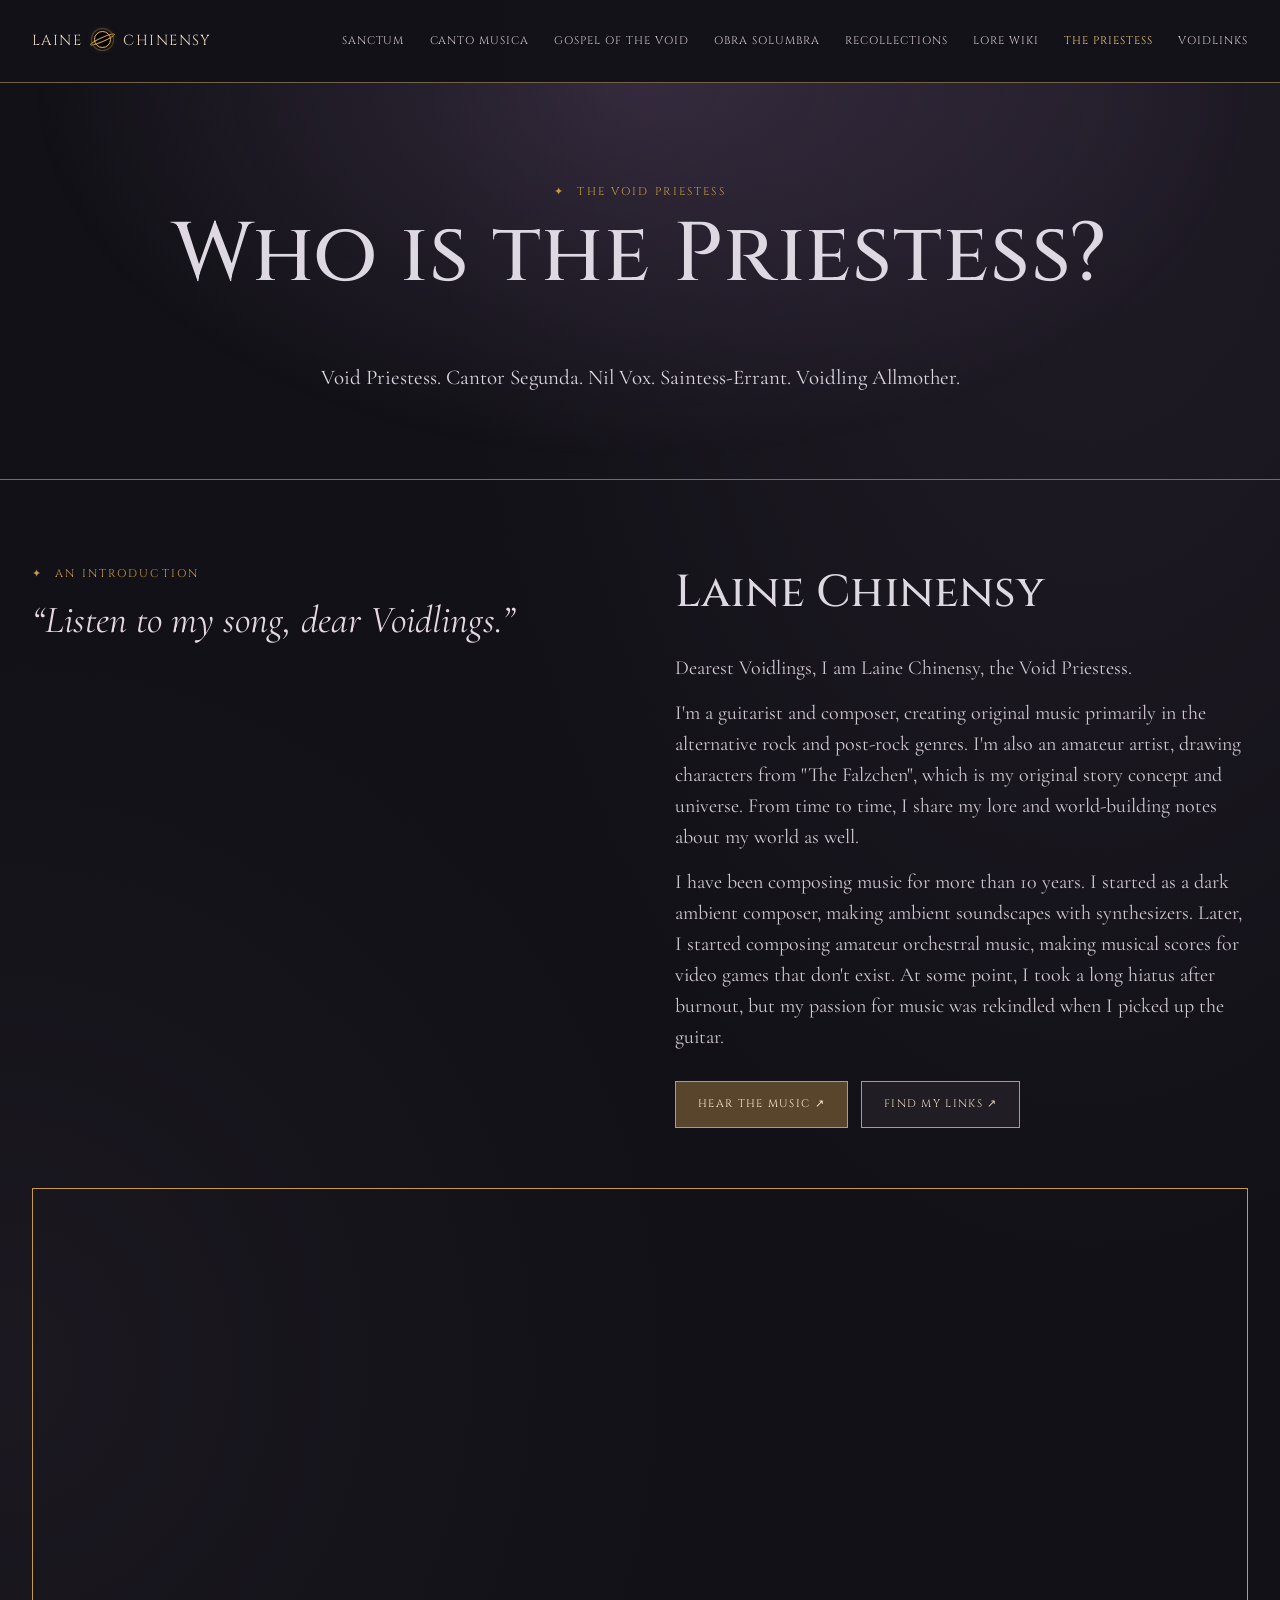
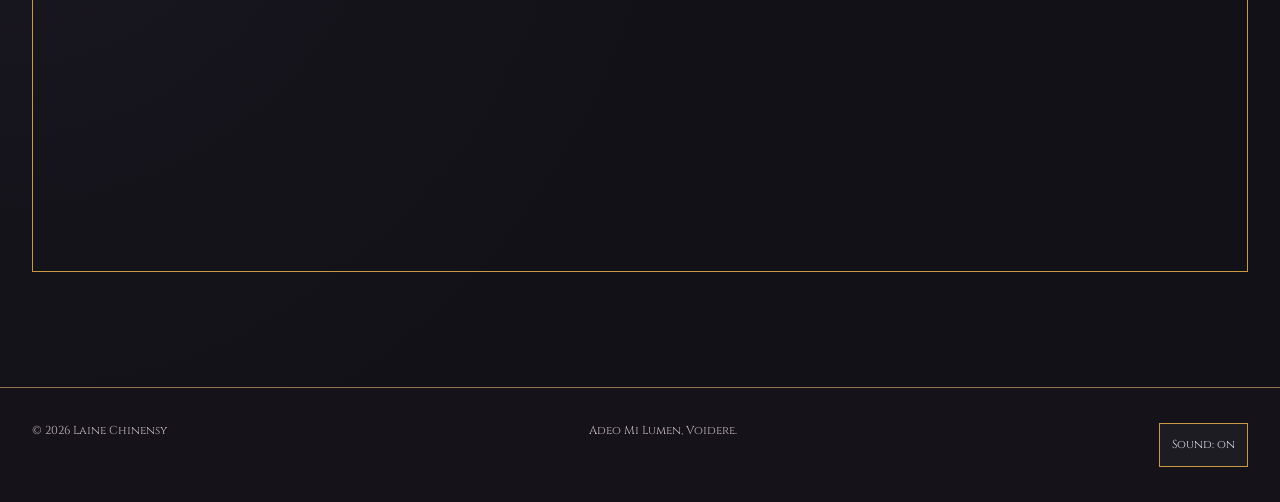
==== about.html @ a473bc74 "Add files via upload" ====
<!doctype html>
<html lang="en">

<head>
    <meta charset="utf-8">
    <meta name="viewport" content="width=device-width,initial-scale=1">
    <meta name="theme-color" content="#121117">
    <meta name="description" content="About Laine Chinensy, Void Priestess of the Choir of Solumbra.">
    <title>About — Laine Chinensy</title>
    <link rel="stylesheet" href="css/style.css">
</head>

<body>
    <header class="site-header">
        <nav class="container nav" aria-label="Main navigation"><a class="brand"
                href="index.html">LAINE<span class="brand-black-hole" aria-hidden="true"></span><span class="brand-name">CHINENSY</span></a><button class="menu-toggle" type="button"
                aria-expanded="false" aria-controls="nav-links">Menu</button>
            <div class="nav-links" id="nav-links"><a href="index.html">SANCTUM</a>
                    <a href="music.html">CANTO MUSICA</a>
                    <a href="gospel.html">Gospel of the Void</a>
                    <a href="art.html">OBRA SOLUMBRA</a>
                    <a href="recollections.html">Recollections</a>
                    <a href="lore.html">Lore Wiki</a>
                    <a href="about.html" aria-current="page">The Priestess</a>
                    <a href="connect.html">VOIDLINKS</a></div>
        </nav>
    </header>
    <main>
        <section class="page-hero">
            <div class="container">
                <p class="eyebrow">The Void Priestess</p>
                <h1>Who is the Priestess?</h1>
                <p>Void Priestess. Cantor Segunda. Nil Vox. Saintess-Errant. Voidling Allmother.</p>
            </div>
        </section>
        <section class="content">
            <div class="container split">
                <div>
                    <p class="eyebrow">An introduction</p>
                    <p class="quote">“Listen to my song, dear Voidlings.”</p>
                </div>
                <div>
                    <h2>Laine Chinensy</h2>
                    <p class="prose">Dearest Voidlings, I am Laine Chinensy, the Void Priestess.</p>
                    <p class="prose">I'm a guitarist and composer, creating original music primarily in the alternative rock and post-rock genres. I'm also an amateur artist, drawing characters from "The Falzchen", which is my original story concept and universe. From time to time, I share my lore and world-building notes about my world as well.</p>
                    <p class="prose">I have been composing music for more than 10 years. I started as a dark ambient composer, making ambient soundscapes with synthesizers. Later, I started composing amateur orchestral music, making musical scores for video games that don't exist. At some point, I took a long hiatus after burnout, but my passion for music was rekindled when I picked up the guitar.</p>
                    <div class="actions"><a class="btn primary" href="music.html">Hear the music ↗</a><a class="btn"
                            href="connect.html">Find my links ↗</a></div>
                </div>
            </div>
            <div class="container" style="margin-top:60px">
                <iframe
                    style="display:block;width:100%;aspect-ratio:16/9;border:1px solid var(--gold)"
                    src="https://www.youtube.com/embed/Q_VExkjzduU?si=lNNJBcZdf69Hm8Lm"
                    title="YouTube video — The Priestess"
                    loading="lazy"
                    allow="accelerometer; autoplay; clipboard-write; encrypted-media; gyroscope; picture-in-picture; web-share"
                    referrerpolicy="strict-origin-when-cross-origin"
                    allowfullscreen>
                </iframe>
            </div>
        </section>
    </main>
    <footer class="site-footer">
        <div class="container footer-inner"><span>© <span data-year>2026</span> Laine Chinensy</span><span>Adeo Mi
                Lumen, Voidere.</span></div>
    </footer>
    <script src="js/main.js" defer></script>
</body>

</html>
---- css/style.css ----
@import url('https://fonts.googleapis.com/css2?family=Cinzel+Decorative:wght@400;700&family=Cinzel:wght@400;500;600;700&family=Cormorant+Garamond:ital,wght@0,400;0,500;0,600;1,400;1,500&display=swap');
:root{--bg:#121117;--panel:#1d1c23;--panel2:#292730;--gold:#c79b45;--silver:#ddd8e2;--muted:#b8b2bf;--lavender:#9982b7;--red:#b63d4e;--line:#6e5b47;--max:1240px}
.heretic-lich-artwork{display:block;width:100%;height:auto;margin-bottom:24px;border:1px solid var(--gold)}
.sound-toggle{color:var(--silver);background:var(--panel);border:1px solid var(--gold);padding:8px 12px;font:inherit;cursor:pointer;min-height:44px}.sound-toggle:hover{color:#f3d69a;background:var(--panel2)}.sound-toggle[aria-pressed=false]{color:var(--muted)}
*{box-sizing:border-box}html{scroll-behavior:smooth}body{margin:0;color:var(--silver);background:radial-gradient(ellipse at 85% 0%,#59456538,transparent 43%),radial-gradient(ellipse at 0% 65%,#52425a24,transparent 38%),var(--bg);font:21px/1.55 'Cormorant Garamond',Georgia,serif}body:before{content:'';position:fixed;inset:0;pointer-events:none;opacity:.17;background:repeating-linear-gradient(105deg,transparent 0 9px,#9b88a90a 10px 11px);z-index:0}main,.site-header,.site-footer{position:relative;z-index:1}a{color:inherit;text-decoration:none}a:hover{color:#f3d69a}img{display:block;max-width:100%}button{font:inherit}h1,h2,h3,p{margin:0 0 .7em}h1,h2,h3,.brand,.eyebrow,.btn,.nav-links,.tag,.section-link{font-family:'Cinzel',Georgia,serif}h1{font-size:clamp(3rem,6.5vw,6.4rem);line-height:1.15;letter-spacing:.01em;font-weight:500}h2{font-size:clamp(1.9rem,3.5vw,3.5rem);line-height:1.25;font-weight:500}h3{font-size:1.15rem;font-weight:500}p{max-width:70ch}.container{width:min(calc(100% - 64px),var(--max));margin-inline:auto}.site-header{background:#131219f2;border-bottom:1px solid #746149;position:sticky;top:0;z-index:10}.nav{display:flex;justify-content:space-between;align-items:center;min-height:82px;gap:28px}.brand{font-size:.91rem;letter-spacing:.1em;white-space:nowrap;color:#e9d9bc}.brand span{padding:0 .55em;color:var(--gold)}.nav-links{display:flex;align-items:center;gap:25px}.nav-links a{font-size:.69rem;letter-spacing:.09em;text-transform:uppercase;color:#d2c6cf}.nav-links a[aria-current=page],.nav-links a:hover{color:#f1c979}.menu-toggle{display:none;color:var(--silver);background:transparent;border:1px solid var(--gold);padding:7px 14px}.eyebrow{font-size:.7rem;text-transform:uppercase;letter-spacing:.19em;color:var(--gold)}.eyebrow:before{content:'✦';margin-right:12px}.hero{border-bottom:1px solid #6e5b47;position:relative;overflow:hidden}.hero:before{content:'';position:absolute;inset:0;background:radial-gradient(ellipse at 72% 42%,#8b6b9b4f,transparent 45%);pointer-events:none}.hero-inner{position:relative;display:grid;grid-template-columns:1fr .82fr;gap:clamp(32px,5vw,90px);align-items:center;min-height:710px;padding-block:65px 85px}.hero-copy{position:relative;z-index:2}.hero h1{color:#e9e4eb;margin:.2em 0}.hero h1 em{display:block;font-style:normal;color:#d6b47b}.hero .subtitle{color:#d3c2d4;font-size:1.2rem;letter-spacing:.03em}.hero .intro{font-size:clamp(1.25rem,2vw,1.65rem);max-width:550px;color:#d6cfda}.actions{display:flex;gap:13px;flex-wrap:wrap;margin-top:28px}.btn{display:inline-flex;align-items:center;justify-content:center;padding:14px 22px;border:1px solid var(--gold);color:#e8d8bd;background:#211d24;font-size:.68rem;text-transform:uppercase;letter-spacing:.12em;transition:background .2s,border-color .2s}.btn:hover{background:#3b3040;color:white}.btn.primary{background:#58452c;color:#fff0d4}.btn.primary:hover{background:#735c3b}.portrait-shrine{position:relative;padding:18px 18px 0;max-width:475px;margin-inline:auto;background:linear-gradient(140deg,#44374c,#25212a);border:1px solid #b89558;box-shadow:0 0 0 8px #17141b,0 0 0 9px #69563e,0 24px 90px #05040788;border-radius:0;overflow:hidden}.portrait-shrine:before{content:'';position:absolute;inset:10px;border:1px solid #c79b4577;border-radius:0;pointer-events:none;z-index:2}.portrait-shrine img{width:100%;height:590px;object-fit:cover;object-position:center top;filter:saturate(.87)}.portrait-shrine .shrine-label{position:absolute;bottom:0;left:0;right:0;padding:15px;background:linear-gradient(transparent,#16131ddc 30%);text-align:center;font: .7rem 'Cinzel',serif;letter-spacing:.17em;color:#e2bd77}.section{padding:95px 0;border-bottom:1px solid #5e5044}.section-header{display:flex;justify-content:space-between;align-items:end;gap:25px;margin-bottom:35px;border-bottom:1px solid #75634d;padding-bottom:17px}.section-header h2{margin:0}.section-link{font-size:.72rem;color:#d8b676}.feature{display:grid;grid-template-columns:.9fr 1fr;gap:clamp(35px,6vw,95px);align-items:center}.cover{aspect-ratio:1;background:radial-gradient(circle at 50% 35%,#745681,#241d2d 60%,#100f15);border:1px solid #b08c55;box-shadow:inset 0 0 0 10px #18151d,inset 0 0 0 11px #8c704c;position:relative;display:grid;place-items:center;overflow:hidden}.cover:before{content:'';position:absolute;width:63%;aspect-ratio:1;border:2px solid #c5a66d;border-radius:50%;box-shadow:0 0 0 18px #c5a66d13,0 0 0 25px #c5a66d4d}.cover:after{content:'✧';font-size:8rem;color:#dfcba7}.cover-text{position:absolute;bottom:7%;left:8%;z-index:1}.cover-text small{font: .68rem 'Cinzel',serif;letter-spacing:.18em}.cover-text strong{display:block;font:500 clamp(2rem,4vw,4rem) 'Cinzel',serif;color:#f0e3cd}.feature-copy p,.prose{color:#d0c8d1;font-size:1.25rem}.feature-copy h2{color:#e5d4b4}.cards{display:grid;grid-template-columns:repeat(3,minmax(0,1fr));gap:22px}.card{background:#1d1b23;border:1px solid #816b4e;padding:11px;position:relative}.card:before{content:'';position:absolute;inset:5px;border:1px solid #816b4e55;pointer-events:none}.art{aspect-ratio:4/4.5;display:grid;place-items:center;background:radial-gradient(circle at 50% 35%,#665078,#25212e 68%);border:1px solid #826c51;border-radius:47% 47% 0 0 / 25% 25% 0 0;overflow:hidden}.art:after{content:'✧';font-size:6rem;color:#cba960}.art.alt{background:radial-gradient(circle,#453e57,#1d1b24)}.art.alt:after{content:'☾'}.art.third:after{content:'✦'}.card-body{padding:20px 14px 10px}.card-body h3{color:#e4c28b}.card-body p{font-size:1.15rem;color:#c5bdc9}.split{display:grid;grid-template-columns:1fr 1fr;gap:70px}.quote{font-size:clamp(1.8rem,3vw,3rem);font-style:italic;color:#e5d7e6}.links{display:flex;gap:13px;flex-wrap:wrap}.links a{padding:12px 18px;border:1px solid #92764e;font: .72rem 'Cinzel',serif;color:#e5d2b1}.links a:hover{background:#372a35}.site-footer{padding:35px 0;background:#151219;border-top:1px solid #8d754e}.footer-inner{display:flex;justify-content:space-between;gap:20px;flex-wrap:wrap;font: .72rem 'Cinzel',serif;color:#c7b8c4}.page-hero{padding:100px 0 70px;text-align:center;border-bottom:1px solid #816b4e;background:radial-gradient(ellipse at 50% 0%,#6851765e,transparent 67%)}.page-hero p{margin-inline:auto}.content{padding:85px 0 115px}.entry{padding:25px 0;border-bottom:1px solid #675743;display:flex;justify-content:space-between;align-items:center;gap:24px}.entry p{font-size:1.2rem;color:#c7becb}.tag{font-size:.68rem;color:#d6b77d}.note{background:#28232c;border-left:2px solid var(--gold);padding:20px;color:#d8cdd6}.ornament{text-align:center;color:#c79b45;letter-spacing:.8em;margin-bottom:25px}.hero .ornament{text-align:left}.character-card{border:1px solid #91744f;background:#24202a;padding:12px;max-width:360px}.character-card img{width:100%}:focus-visible{outline:2px solid #e6c17f;outline-offset:4px}@media(max-width:900px){.nav-links{gap:13px}.hero-inner{grid-template-columns:1fr .75fr}.portrait-shrine img{height:470px}}@media(max-width:720px){.container{width:min(calc(100% - 36px),var(--max))}.nav{min-height:68px}.menu-toggle{display:block}.nav-links{display:none;position:absolute;top:68px;left:0;right:0;padding:20px;background:#19151e;border-bottom:1px solid var(--gold);flex-direction:column;align-items:flex-start;gap:18px}.nav-links.open{display:flex}.hero-inner{grid-template-columns:1fr;min-height:0;padding-block:65px}.hero h1{font-size:clamp(2.8rem,12vw,5rem)}.portrait-shrine{max-width:350px}.portrait-shrine img{height:440px}.hero .ornament{text-align:center}.section{padding:65px 0}.feature,.split{grid-template-columns:1fr;gap:35px}.cards{grid-template-columns:1fr}.section-header{align-items:start;flex-direction:column}.page-hero{padding:65px 0 45px}.content{padding:50px 0 80px}.entry{flex-direction:column;align-items:start}.footer-inner{justify-content:center;text-align:center}}@media(prefers-reduced-motion:reduce){html{scroll-behavior:auto}*{transition:none!important}}
/* Ceremonial headings with a decorative hero title. */
h1,h2,h3{font-family:'Cinzel',Georgia,serif}
.hero h1{font-family:'Cinzel Decorative',Georgia,serif;font-weight:400}

/* Album artwork inside the existing gold frame. */
.cover-artwork{padding:11px}
.cover-artwork::before,.cover-artwork::after{display:none}
.cover-artwork img{width:100%;height:100%;min-height:0;object-fit:contain}
/* Instagram posts retain the artwork gallery's gold card frames. */
.instagram-gallery{align-items:start}
.instagram-card{min-width:0;background:#08080b;border:1px solid var(--gold);padding:14px;box-shadow:0 8px 24px #0005}
.instagram-card::before{inset:6px;border:1px solid #c79b4577}
.instagram-card .instagram-media{width:100%!important;min-width:0!important;max-width:100%!important;margin:0!important;box-shadow:none!important}
@media(min-width:721px) and (max-width:1100px){.instagram-gallery{grid-template-columns:repeat(2,minmax(0,1fr))}}
/* Separate previous album features in the discography. */
.album-release{margin-top:48px;padding-top:48px;border-top:1px solid var(--line)}

.recollection-excerpt{max-width:70ch;font-size:1.25rem;line-height:1.6}.recollection-excerpt p{margin:0 0 .65em}

.recollection-feature{display:flex;align-items:flex-start;gap:32px;padding:24px}
.recollection-artwork{flex:0 1 48%;min-width:0;border:1px solid var(--gold);padding:8px;background:#08080b}
.recollection-artwork img{width:100%;height:auto}
.recollection-copy{flex:1;min-width:0}
@media(max-width:720px){.recollection-feature{flex-direction:column}.recollection-artwork{flex:auto;width:100%}}
.recollection-feed{display:grid;gap:32px}.recollection-feed-title{font-size:clamp(1.3rem,2.2vw,2rem);line-height:1.35}

.recollection-full{overflow-wrap:anywhere}.recollection-full img{height:auto;margin-block:20px}.recollection-full a{color:var(--gold);text-decoration:underline}.recollection-full pre{white-space:pre-wrap}.recollection-full table{display:block;overflow-x:auto}.recollection-feature{scroll-margin-top:100px}

.gospel-video-grid{display:grid;grid-template-columns:repeat(2,minmax(0,1fr));gap:32px}.gospel-video{min-width:0}.gospel-video:first-child{grid-column:1/-1}.gospel-video h3{color:var(--gold)}@media(max-width:720px){.gospel-video-grid{grid-template-columns:1fr}}

/* A black sun with a gold accretion ring for the homepage ornament. */
.void-sun-ornament{display:flex;align-items:center;gap:22px;letter-spacing:0}
.void-sun{position:relative;display:inline-block;width:30px;height:30px;flex:none;border-radius:50%;background:#030305;border:1px solid #e3b963;box-shadow:0 0 0 3px #121117,0 0 0 4px #c79b4577,0 0 15px #c79b4555}
.void-sun::after{content:'';position:absolute;inset:8px -10px;border:1px solid #d8b676;border-radius:50%;transform:rotate(-24deg);box-shadow:0 0 7px #c79b4544}
@media(max-width:720px){.void-sun-ornament{justify-content:center}}
/* A centered artist link hub for Connect. */
.connect-main{padding:64px 18px 80px;background:radial-gradient(ellipse at 50% 18%,#c79b4510,transparent 60%)}
.connect-hub{max-width:620px;margin-inline:auto}
.connect-identity{text-align:center;margin-bottom:32px}
.connect-avatar{width:144px;height:144px;object-fit:cover;object-position:center 20%;border-radius:50%;border:1px solid var(--gold);padding:5px;background:#08080b;box-shadow:0 0 0 5px #c79b4512;margin:0 auto 28px;object-view-box:inset(10% 10% 10% 10%)}
.connect-identity h1{font-family:'Cinzel Decorative',Georgia,serif;font-size:clamp(2rem,6vw,3.3rem);color:#e9d9bc;font-weight:400}
.connect-identity p{margin-inline:auto}.connect-identity .eyebrow{font-size:.62rem;letter-spacing:.13em}
.connect-invocation{color:var(--gold);font-style:italic;font-size:1.05rem}
.connect-release{display:flex;align-items:center;gap:20px;background:#171419;border:1px solid var(--gold);padding:16px;margin-bottom:26px;box-shadow:inset 0 0 0 5px #08080b}
.connect-release>img{width:96px;height:96px;object-fit:contain;flex:none}
.connect-release strong{display:block;font:500 1.7rem 'Cinzel',serif;color:#e5c58c;margin:4px 0}
.connect-release small{display:block;font:.6rem 'Cinzel',serif;text-transform:uppercase;letter-spacing:.12em;color:var(--gold)}
.connect-release>span>span{font-size:1rem;color:var(--muted)}.connect-arrow{margin-left:auto;color:var(--gold)}
.connect-platforms{display:grid;gap:12px}
.connect-platforms a{display:flex;align-items:center;justify-content:space-between;gap:16px;padding:17px 24px;min-height:80px;border:1px solid #96733d;background:#0c0b10;color:#e9d9bc;font: .9rem 'Cinzel',Georgia,serif;transition:background .2s,border-color .2s}
.connect-platforms a small{display:block;margin-top:5px;font:1.05rem 'Cormorant Garamond',Georgia,serif;color:var(--muted)}
.connect-platforms a>span:last-child{color:var(--gold)}
.connect-platforms a:hover,.connect-release:hover{background:#27202a;border-color:#f0ca7e}
.connect-signoff{text-align:center;margin:32px auto 0;color:var(--muted);font-size:1.1rem;font-style:italic}
@media(max-width:480px){.connect-main{padding-top:44px}.connect-release{gap:12px;padding:12px}.connect-release>img{width:76px;height:76px}.connect-platforms a{padding:15px 18px}}
/* Small black-hole emblem between the header name halves. */
.brand .brand-black-hole{display:inline-block;position:relative;width:17px;height:17px;padding:0;margin:0 12px;vertical-align:-3px;border-radius:50%;background:#020204;border:1px solid #e3b963;box-shadow:0 0 0 2px #131219,0 0 0 3px #c79b4555,0 0 8px #c79b4544}
.brand .brand-black-hole::after{content:'';position:absolute;inset:5px -6px;border:1px solid var(--gold);border-radius:50%;transform:rotate(-24deg)}
.brand .brand-name{padding:0;color:inherit}
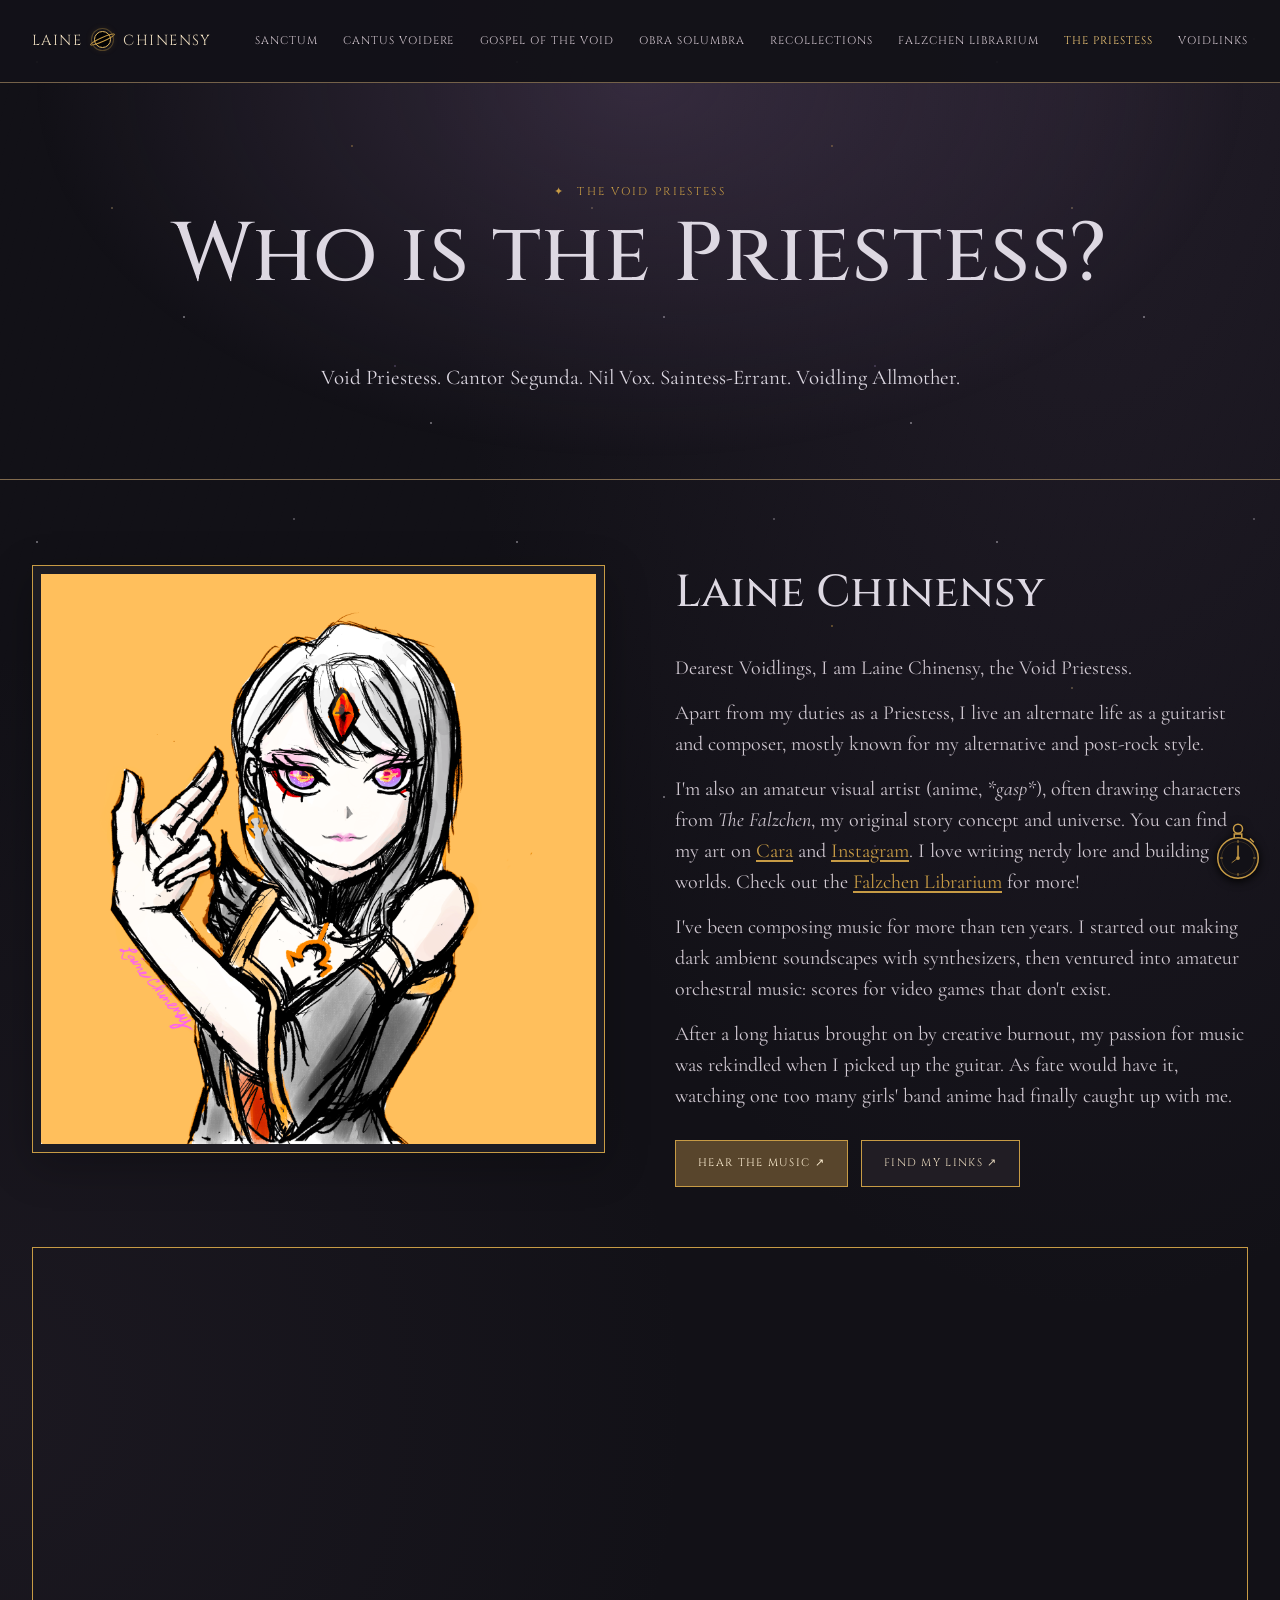
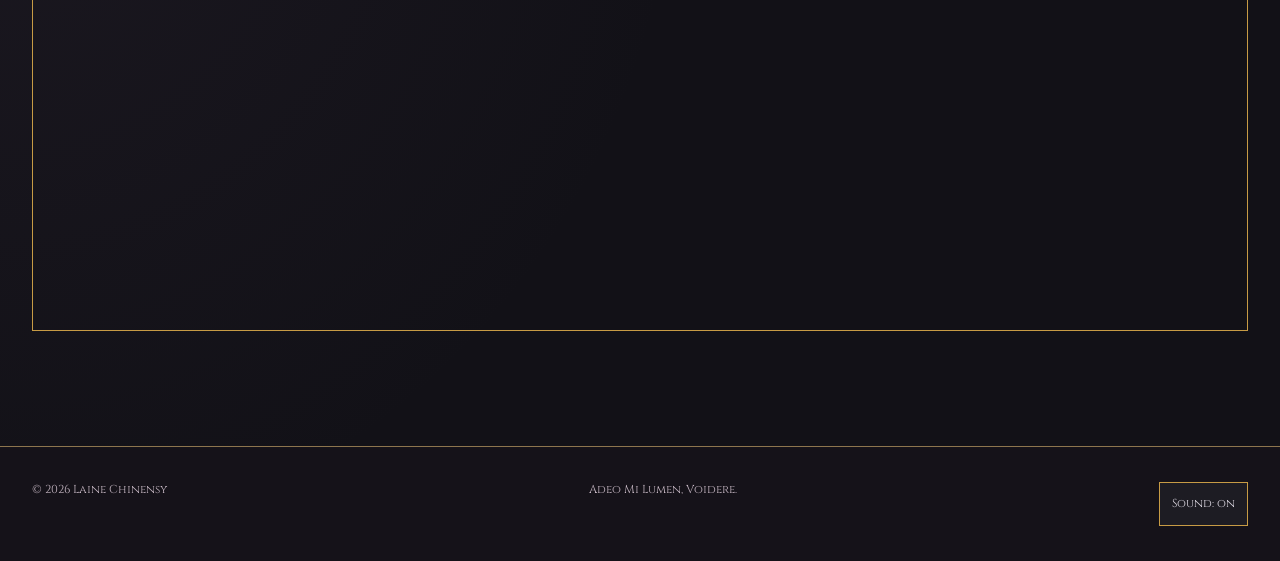
==== commit 60ebfc4e: "Version 1.1 - Updated Features" ====
--- a/about.html
+++ b/about.html
@@ -15,13 +15,13 @@
         <nav class="container nav" aria-label="Main navigation"><a class="brand"
                 href="index.html">LAINE<span class="brand-black-hole" aria-hidden="true"></span><span class="brand-name">CHINENSY</span></a><button class="menu-toggle" type="button"
                 aria-expanded="false" aria-controls="nav-links">Menu</button>
-            <div class="nav-links" id="nav-links"><a href="index.html">SANCTUM</a>
-                    <a href="music.html">CANTO MUSICA</a>
-                    <a href="gospel.html">Gospel of the Void</a>
-                    <a href="art.html">OBRA SOLUMBRA</a>
-                    <a href="recollections.html">Recollections</a>
-                    <a href="lore.html">Lore Wiki</a>
-                    <a href="about.html" aria-current="page">The Priestess</a>
+            <div class="nav-links" id="nav-links"><a href="index.html">SANCTUM</a>
+                    <a href="music.html">Cantus Voidere</a>
+                    <a href="gospel.html">Gospel of the Void</a>
+                    <a href="art.html">OBRA SOLUMBRA</a>
+                    <a href="recollections.html">Recollections</a>
+                    <a href="lore.html">Falzchen Librarium</a>
+                    <a href="about.html" aria-current="page">The Priestess</a>
                     <a href="connect.html">VOIDLINKS</a></div>
         </nav>
     </header>
@@ -36,14 +36,17 @@
         <section class="content">
             <div class="container split">
                 <div>
-                    <p class="eyebrow">An introduction</p>
-                    <p class="quote">“Listen to my song, dear Voidlings.”</p>
+                    <img class="about-priestess-portrait" src="images/Lainepersonav1.png"
+                        alt="Portrait illustration of Laine Chinensy, the Void Priestess, in black and gold vestments"
+                        width="3391" height="3480">
                 </div>
                 <div>
                     <h2>Laine Chinensy</h2>
                     <p class="prose">Dearest Voidlings, I am Laine Chinensy, the Void Priestess.</p>
-                    <p class="prose">I'm a guitarist and composer, creating original music primarily in the alternative rock and post-rock genres. I'm also an amateur artist, drawing characters from "The Falzchen", which is my original story concept and universe. From time to time, I share my lore and world-building notes about my world as well.</p>
-                    <p class="prose">I have been composing music for more than 10 years. I started as a dark ambient composer, making ambient soundscapes with synthesizers. Later, I started composing amateur orchestral music, making musical scores for video games that don't exist. At some point, I took a long hiatus after burnout, but my passion for music was rekindled when I picked up the guitar.</p>
+                    <p class="prose">Apart from my duties as a Priestess, I live an alternate life as a guitarist and composer, mostly known for my alternative and post-rock style.</p>
+                    <p class="prose">I'm also an amateur visual artist (anime, <em>*gasp*</em>), often drawing characters from <cite>The Falzchen</cite>, my original story concept and universe. You can find my art on <a class="about-lore-link" href="https://cara.app/lainechinensy/">Cara</a> and <a class="about-lore-link" href="https://www.instagram.com/lainechinensy/">Instagram</a>. I love writing nerdy lore and building worlds. Check out the <a class="about-lore-link" href="lore.html">Falzchen Librarium</a> for more!</p>
+                    <p class="prose">I've been composing music for more than ten years. I started out making dark ambient soundscapes with synthesizers, then ventured into amateur orchestral music: scores for video games that don't exist.</p>
+                    <p class="prose">After a long hiatus brought on by creative burnout, my passion for music was rekindled when I picked up the guitar. As fate would have it, watching one too many girls' band anime had finally caught up with me.</p>
                     <div class="actions"><a class="btn primary" href="music.html">Hear the music ↗</a><a class="btn"
                             href="connect.html">Find my links ↗</a></div>
                 </div>
@@ -68,4 +71,4 @@
     <script src="js/main.js" defer></script>
 </body>
 
-</html>+</html>
--- a/css/style.css
+++ b/css/style.css
@@ -1,64 +1,151 @@
-@import url('https://fonts.googleapis.com/css2?family=Cinzel+Decorative:wght@400;700&family=Cinzel:wght@400;500;600;700&family=Cormorant+Garamond:ital,wght@0,400;0,500;0,600;1,400;1,500&display=swap');
-:root{--bg:#121117;--panel:#1d1c23;--panel2:#292730;--gold:#c79b45;--silver:#ddd8e2;--muted:#b8b2bf;--lavender:#9982b7;--red:#b63d4e;--line:#6e5b47;--max:1240px}
-.heretic-lich-artwork{display:block;width:100%;height:auto;margin-bottom:24px;border:1px solid var(--gold)}
-.sound-toggle{color:var(--silver);background:var(--panel);border:1px solid var(--gold);padding:8px 12px;font:inherit;cursor:pointer;min-height:44px}.sound-toggle:hover{color:#f3d69a;background:var(--panel2)}.sound-toggle[aria-pressed=false]{color:var(--muted)}
+@import url('https://fonts.googleapis.com/css2?family=Cinzel+Decorative:wght@400;700&family=Cinzel:wght@400;500;600;700&family=Cormorant+Garamond:ital,wght@0,400;0,500;0,600;1,400;1,500&display=swap');
+:root{--bg:#121117;--panel:#1d1c23;--panel2:#292730;--gold:#c79b45;--silver:#ddd8e2;--muted:#b8b2bf;--lavender:#9982b7;--red:#b63d4e;--line:#6e5b47;--max:1240px}
+.heretic-lich-artwork{display:block;width:100%;height:auto;margin-bottom:24px;border:1px solid var(--gold)}
+.about-invocation{margin:0}.about-lore-link{color:var(--gold);text-decoration:underline;text-underline-offset:.15em}
+.recollections-faq{margin-bottom:48px;padding-bottom:28px;border-bottom:1px solid var(--line)}.recollections-faq h3{margin-top:24px;color:var(--gold)}.recollections-faq a{color:var(--gold);text-decoration:underline;text-underline-offset:.15em}
+.lore-faq h3{margin-top:28px;color:var(--gold)}
+.sanctum-blog{border-bottom:0}.blog-empty{margin-top:32px;padding:clamp(20px,4vw,40px);border:1px solid var(--line);background:var(--panel)}.blog-empty h3{color:#e5d2b1}.blog-empty p{margin-bottom:0;color:var(--muted)}
+.blog-entry{max-width:75ch;padding-block:32px;border-bottom:1px solid var(--line)}.blog-entry h3{font-size:clamp(1.4rem,3vw,2rem);color:#e5d2b1}.blog-entry time{display:block;margin-bottom:12px;font-size:1rem;color:var(--muted)}
+.sound-toggle{color:var(--silver);background:var(--panel);border:1px solid var(--gold);padding:8px 12px;font:inherit;cursor:pointer;min-height:44px}.sound-toggle:hover{color:#f3d69a;background:var(--panel2)}.sound-toggle[aria-pressed=false]{color:var(--muted)}
 *{box-sizing:border-box}html{scroll-behavior:smooth}body{margin:0;color:var(--silver);background:radial-gradient(ellipse at 85% 0%,#59456538,transparent 43%),radial-gradient(ellipse at 0% 65%,#52425a24,transparent 38%),var(--bg);font:21px/1.55 'Cormorant Garamond',Georgia,serif}body:before{content:'';position:fixed;inset:0;pointer-events:none;opacity:.17;background:repeating-linear-gradient(105deg,transparent 0 9px,#9b88a90a 10px 11px);z-index:0}main,.site-header,.site-footer{position:relative;z-index:1}a{color:inherit;text-decoration:none}a:hover{color:#f3d69a}img{display:block;max-width:100%}button{font:inherit}h1,h2,h3,p{margin:0 0 .7em}h1,h2,h3,.brand,.eyebrow,.btn,.nav-links,.tag,.section-link{font-family:'Cinzel',Georgia,serif}h1{font-size:clamp(3rem,6.5vw,6.4rem);line-height:1.15;letter-spacing:.01em;font-weight:500}h2{font-size:clamp(1.9rem,3.5vw,3.5rem);line-height:1.25;font-weight:500}h3{font-size:1.15rem;font-weight:500}p{max-width:70ch}.container{width:min(calc(100% - 64px),var(--max));margin-inline:auto}.site-header{background:#131219f2;border-bottom:1px solid #746149;position:sticky;top:0;z-index:10}.nav{display:flex;justify-content:space-between;align-items:center;min-height:82px;gap:28px}.brand{font-size:.91rem;letter-spacing:.1em;white-space:nowrap;color:#e9d9bc}.brand span{padding:0 .55em;color:var(--gold)}.nav-links{display:flex;align-items:center;gap:25px}.nav-links a{font-size:.69rem;letter-spacing:.09em;text-transform:uppercase;color:#d2c6cf}.nav-links a[aria-current=page],.nav-links a:hover{color:#f1c979}.menu-toggle{display:none;color:var(--silver);background:transparent;border:1px solid var(--gold);padding:7px 14px}.eyebrow{font-size:.7rem;text-transform:uppercase;letter-spacing:.19em;color:var(--gold)}.eyebrow:before{content:'✦';margin-right:12px}.hero{border-bottom:1px solid #6e5b47;position:relative;overflow:hidden}.hero:before{content:'';position:absolute;inset:0;background:radial-gradient(ellipse at 72% 42%,#8b6b9b4f,transparent 45%);pointer-events:none}.hero-inner{position:relative;display:grid;grid-template-columns:1fr .82fr;gap:clamp(32px,5vw,90px);align-items:center;min-height:710px;padding-block:65px 85px}.hero-copy{position:relative;z-index:2}.hero h1{color:#e9e4eb;margin:.2em 0}.hero h1 em{display:block;font-style:normal;color:#d6b47b}.hero .subtitle{color:#d3c2d4;font-size:1.2rem;letter-spacing:.03em}.hero .intro{font-size:clamp(1.25rem,2vw,1.65rem);max-width:550px;color:#d6cfda}.actions{display:flex;gap:13px;flex-wrap:wrap;margin-top:28px}.btn{display:inline-flex;align-items:center;justify-content:center;padding:14px 22px;border:1px solid var(--gold);color:#e8d8bd;background:#211d24;font-size:.68rem;text-transform:uppercase;letter-spacing:.12em;transition:background .2s,border-color .2s}.btn:hover{background:#3b3040;color:white}.btn.primary{background:#58452c;color:#fff0d4}.btn.primary:hover{background:#735c3b}.portrait-shrine{position:relative;padding:18px 18px 0;max-width:475px;margin-inline:auto;background:linear-gradient(140deg,#44374c,#25212a);border:1px solid #b89558;box-shadow:0 0 0 8px #17141b,0 0 0 9px #69563e,0 24px 90px #05040788;border-radius:0;overflow:hidden}.portrait-shrine:before{content:'';position:absolute;inset:10px;border:1px solid #c79b4577;border-radius:0;pointer-events:none;z-index:2}.portrait-shrine img{width:100%;height:590px;object-fit:cover;object-position:center top;filter:saturate(.87)}.portrait-shrine .shrine-label{position:absolute;bottom:0;left:0;right:0;padding:15px;background:linear-gradient(transparent,#16131ddc 30%);text-align:center;font: .7rem 'Cinzel',serif;letter-spacing:.17em;color:#e2bd77}.section{padding:95px 0;border-bottom:1px solid #5e5044}.section-header{display:flex;justify-content:space-between;align-items:end;gap:25px;margin-bottom:35px;border-bottom:1px solid #75634d;padding-bottom:17px}.section-header h2{margin:0}.section-link{font-size:.72rem;color:#d8b676}.feature{display:grid;grid-template-columns:.9fr 1fr;gap:clamp(35px,6vw,95px);align-items:center}.cover{aspect-ratio:1;background:radial-gradient(circle at 50% 35%,#745681,#241d2d 60%,#100f15);border:1px solid #b08c55;box-shadow:inset 0 0 0 10px #18151d,inset 0 0 0 11px #8c704c;position:relative;display:grid;place-items:center;overflow:hidden}.cover:before{content:'';position:absolute;width:63%;aspect-ratio:1;border:2px solid #c5a66d;border-radius:50%;box-shadow:0 0 0 18px #c5a66d13,0 0 0 25px #c5a66d4d}.cover:after{content:'✧';font-size:8rem;color:#dfcba7}.cover-text{position:absolute;bottom:7%;left:8%;z-index:1}.cover-text small{font: .68rem 'Cinzel',serif;letter-spacing:.18em}.cover-text strong{display:block;font:500 clamp(2rem,4vw,4rem) 'Cinzel',serif;color:#f0e3cd}.feature-copy p,.prose{color:#d0c8d1;font-size:1.25rem}.feature-copy h2{color:#e5d4b4}.cards{display:grid;grid-template-columns:repeat(3,minmax(0,1fr));gap:22px}.card{background:#1d1b23;border:1px solid #816b4e;padding:11px;position:relative}.card:before{content:'';position:absolute;inset:5px;border:1px solid #816b4e55;pointer-events:none}.art{aspect-ratio:4/4.5;display:grid;place-items:center;background:radial-gradient(circle at 50% 35%,#665078,#25212e 68%);border:1px solid #826c51;border-radius:47% 47% 0 0 / 25% 25% 0 0;overflow:hidden}.art:after{content:'✧';font-size:6rem;color:#cba960}.art.alt{background:radial-gradient(circle,#453e57,#1d1b24)}.art.alt:after{content:'☾'}.art.third:after{content:'✦'}.card-body{padding:20px 14px 10px}.card-body h3{color:#e4c28b}.card-body p{font-size:1.15rem;color:#c5bdc9}.split{display:grid;grid-template-columns:1fr 1fr;gap:70px}.quote{font-size:clamp(1.8rem,3vw,3rem);font-style:italic;color:#e5d7e6}.links{display:flex;gap:13px;flex-wrap:wrap}.links a{padding:12px 18px;border:1px solid #92764e;font: .72rem 'Cinzel',serif;color:#e5d2b1}.links a:hover{background:#372a35}.site-footer{padding:35px 0;background:#151219;border-top:1px solid #8d754e}.footer-inner{display:flex;justify-content:space-between;gap:20px;flex-wrap:wrap;font: .72rem 'Cinzel',serif;color:#c7b8c4}.page-hero{padding:100px 0 70px;text-align:center;border-bottom:1px solid #816b4e;background:radial-gradient(ellipse at 50% 0%,#6851765e,transparent 67%)}.page-hero p{margin-inline:auto}.content{padding:85px 0 115px}.entry{padding:25px 0;border-bottom:1px solid #675743;display:flex;justify-content:space-between;align-items:center;gap:24px}.entry p{font-size:1.2rem;color:#c7becb}.tag{font-size:.68rem;color:#d6b77d}.note{background:#28232c;border-left:2px solid var(--gold);padding:20px;color:#d8cdd6}.ornament{text-align:center;color:#c79b45;letter-spacing:.8em;margin-bottom:25px}.hero .ornament{text-align:left}.character-card{border:1px solid #91744f;background:#24202a;padding:12px;max-width:360px}.character-card img{width:100%}:focus-visible{outline:2px solid #e6c17f;outline-offset:4px}@media(max-width:900px){.nav-links{gap:13px}.hero-inner{grid-template-columns:1fr .75fr}.portrait-shrine img{height:470px}}@media(max-width:720px){.container{width:min(calc(100% - 36px),var(--max))}.nav{min-height:68px}.menu-toggle{display:block}.nav-links{display:none;position:absolute;top:68px;left:0;right:0;padding:20px;background:#19151e;border-bottom:1px solid var(--gold);flex-direction:column;align-items:flex-start;gap:18px}.nav-links.open{display:flex}.hero-inner{grid-template-columns:1fr;min-height:0;padding-block:65px}.hero h1{font-size:clamp(2.8rem,12vw,5rem)}.portrait-shrine{max-width:350px}.portrait-shrine img{height:440px}.hero .ornament{text-align:center}.section{padding:65px 0}.feature,.split{grid-template-columns:1fr;gap:35px}.cards{grid-template-columns:1fr}.section-header{align-items:start;flex-direction:column}.page-hero{padding:65px 0 45px}.content{padding:50px 0 80px}.entry{flex-direction:column;align-items:start}.footer-inner{justify-content:center;text-align:center}}@media(prefers-reduced-motion:reduce){html{scroll-behavior:auto}*{transition:none!important}}
 /* Ceremonial headings with a decorative hero title. */
 h1,h2,h3{font-family:'Cinzel',Georgia,serif}
 .hero h1{font-family:'Cinzel Decorative',Georgia,serif;font-weight:400}
-
-/* Album artwork inside the existing gold frame. */
-.cover-artwork{padding:11px}
-.cover-artwork::before,.cover-artwork::after{display:none}
-.cover-artwork img{width:100%;height:100%;min-height:0;object-fit:contain}
-/* Instagram posts retain the artwork gallery's gold card frames. */
-.instagram-gallery{align-items:start}
+
+/* Album artwork inside the existing gold frame. */
+.cover-artwork{padding:11px}
+.cover-artwork::before,.cover-artwork::after{display:none}
+.cover-artwork img{width:100%;height:100%;min-height:0;object-fit:contain}
+/* Instagram posts retain the artwork gallery's gold card frames. */
+.instagram-gallery{align-items:start}
 .instagram-card{min-width:0;background:#08080b;border:1px solid var(--gold);padding:14px;box-shadow:0 8px 24px #0005}
-.instagram-card::before{inset:6px;border:1px solid #c79b4577}
-.instagram-card .instagram-media{width:100%!important;min-width:0!important;max-width:100%!important;margin:0!important;box-shadow:none!important}
+.instagram-card::before{inset:6px;border:1px solid #c79b4577}
+.instagram-card .instagram-media{width:100%!important;min-width:0!important;max-width:100%!important;margin:0!important;box-shadow:none!important}
 @media(min-width:721px) and (max-width:1100px){.instagram-gallery{grid-template-columns:repeat(2,minmax(0,1fr))}}
 /* Separate previous album features in the discography. */
 .album-release{margin-top:48px;padding-top:48px;border-top:1px solid var(--line)}
 
 .recollection-excerpt{max-width:70ch;font-size:1.25rem;line-height:1.6}.recollection-excerpt p{margin:0 0 .65em}
-
-.recollection-feature{display:flex;align-items:flex-start;gap:32px;padding:24px}
-.recollection-artwork{flex:0 1 48%;min-width:0;border:1px solid var(--gold);padding:8px;background:#08080b}
-.recollection-artwork img{width:100%;height:auto}
-.recollection-copy{flex:1;min-width:0}
+
+.recollection-feature{display:flex;align-items:flex-start;gap:32px;padding:24px}
+.recollection-artwork{flex:0 1 48%;min-width:0;border:1px solid var(--gold);padding:8px;background:#08080b}
+.recollection-artwork img{width:100%;height:auto}
+.recollection-copy{flex:1;min-width:0}
 @media(max-width:720px){.recollection-feature{flex-direction:column}.recollection-artwork{flex:auto;width:100%}}
 .recollection-feed{display:grid;gap:32px}.recollection-feed-title{font-size:clamp(1.3rem,2.2vw,2rem);line-height:1.35}
 
 .recollection-full{overflow-wrap:anywhere}.recollection-full img{height:auto;margin-block:20px}.recollection-full a{color:var(--gold);text-decoration:underline}.recollection-full pre{white-space:pre-wrap}.recollection-full table{display:block;overflow-x:auto}.recollection-feature{scroll-margin-top:100px}
 
 .gospel-video-grid{display:grid;grid-template-columns:repeat(2,minmax(0,1fr));gap:32px}.gospel-video{min-width:0}.gospel-video:first-child{grid-column:1/-1}.gospel-video h3{color:var(--gold)}@media(max-width:720px){.gospel-video-grid{grid-template-columns:1fr}}
-
-/* A black sun with a gold accretion ring for the homepage ornament. */
-.void-sun-ornament{display:flex;align-items:center;gap:22px;letter-spacing:0}
-.void-sun{position:relative;display:inline-block;width:30px;height:30px;flex:none;border-radius:50%;background:#030305;border:1px solid #e3b963;box-shadow:0 0 0 3px #121117,0 0 0 4px #c79b4577,0 0 15px #c79b4555}
-.void-sun::after{content:'';position:absolute;inset:8px -10px;border:1px solid #d8b676;border-radius:50%;transform:rotate(-24deg);box-shadow:0 0 7px #c79b4544}
-@media(max-width:720px){.void-sun-ornament{justify-content:center}}
-/* A centered artist link hub for Connect. */
-.connect-main{padding:64px 18px 80px;background:radial-gradient(ellipse at 50% 18%,#c79b4510,transparent 60%)}
-.connect-hub{max-width:620px;margin-inline:auto}
-.connect-identity{text-align:center;margin-bottom:32px}
-.connect-avatar{width:144px;height:144px;object-fit:cover;object-position:center 20%;border-radius:50%;border:1px solid var(--gold);padding:5px;background:#08080b;box-shadow:0 0 0 5px #c79b4512;margin:0 auto 28px;object-view-box:inset(10% 10% 10% 10%)}
-.connect-identity h1{font-family:'Cinzel Decorative',Georgia,serif;font-size:clamp(2rem,6vw,3.3rem);color:#e9d9bc;font-weight:400}
-.connect-identity p{margin-inline:auto}.connect-identity .eyebrow{font-size:.62rem;letter-spacing:.13em}
-.connect-invocation{color:var(--gold);font-style:italic;font-size:1.05rem}
-.connect-release{display:flex;align-items:center;gap:20px;background:#171419;border:1px solid var(--gold);padding:16px;margin-bottom:26px;box-shadow:inset 0 0 0 5px #08080b}
-.connect-release>img{width:96px;height:96px;object-fit:contain;flex:none}
-.connect-release strong{display:block;font:500 1.7rem 'Cinzel',serif;color:#e5c58c;margin:4px 0}
-.connect-release small{display:block;font:.6rem 'Cinzel',serif;text-transform:uppercase;letter-spacing:.12em;color:var(--gold)}
-.connect-release>span>span{font-size:1rem;color:var(--muted)}.connect-arrow{margin-left:auto;color:var(--gold)}
-.connect-platforms{display:grid;gap:12px}
-.connect-platforms a{display:flex;align-items:center;justify-content:space-between;gap:16px;padding:17px 24px;min-height:80px;border:1px solid #96733d;background:#0c0b10;color:#e9d9bc;font: .9rem 'Cinzel',Georgia,serif;transition:background .2s,border-color .2s}
-.connect-platforms a small{display:block;margin-top:5px;font:1.05rem 'Cormorant Garamond',Georgia,serif;color:var(--muted)}
-.connect-platforms a>span:last-child{color:var(--gold)}
-.connect-platforms a:hover,.connect-release:hover{background:#27202a;border-color:#f0ca7e}
-.connect-signoff{text-align:center;margin:32px auto 0;color:var(--muted);font-size:1.1rem;font-style:italic}
-@media(max-width:480px){.connect-main{padding-top:44px}.connect-release{gap:12px;padding:12px}.connect-release>img{width:76px;height:76px}.connect-platforms a{padding:15px 18px}}
-/* Small black-hole emblem between the header name halves. */
-.brand .brand-black-hole{display:inline-block;position:relative;width:17px;height:17px;padding:0;margin:0 12px;vertical-align:-3px;border-radius:50%;background:#020204;border:1px solid #e3b963;box-shadow:0 0 0 2px #131219,0 0 0 3px #c79b4555,0 0 8px #c79b4544}
-.brand .brand-black-hole::after{content:'';position:absolute;inset:5px -6px;border:1px solid var(--gold);border-radius:50%;transform:rotate(-24deg)}
-.brand .brand-name{padding:0;color:inherit}
+
+/* A black sun with a gold accretion ring for the homepage ornament. */
+.void-sun-ornament{display:flex;align-items:center;gap:22px;letter-spacing:0}
+.void-sun{position:relative;display:inline-block;width:30px;height:30px;flex:none;border-radius:50%;background:#030305;border:1px solid #e3b963;box-shadow:0 0 0 3px #121117,0 0 0 4px #c79b4577,0 0 15px #c79b4555}
+.void-sun::after{content:'';position:absolute;inset:8px -10px;border:1px solid #d8b676;border-radius:50%;transform:rotate(-24deg);box-shadow:0 0 7px #c79b4544}
+@media(max-width:720px){.void-sun-ornament{justify-content:center}}
+/* A centered artist link hub for Connect. */
+.connect-main{padding:64px 18px 80px;background:radial-gradient(ellipse at 50% 18%,#c79b4510,transparent 60%)}
+.connect-hub{max-width:620px;margin-inline:auto}
+.connect-identity{text-align:center;margin-bottom:32px}
+.connect-avatar{width:144px;height:144px;object-fit:cover;object-position:center 20%;border-radius:50%;border:1px solid var(--gold);padding:5px;background:#08080b;box-shadow:0 0 0 5px #c79b4512;margin:0 auto 28px;object-view-box:inset(10% 10% 10% 10%)}
+.connect-identity h1{font-family:'Cinzel Decorative',Georgia,serif;font-size:clamp(2rem,6vw,3.3rem);color:#e9d9bc;font-weight:400}
+.connect-identity p{margin-inline:auto}.connect-identity .eyebrow{font-size:.62rem;letter-spacing:.13em}
+.connect-invocation{color:var(--gold);font-style:italic;font-size:1.05rem}
+.connect-release{display:flex;align-items:center;gap:20px;background:#171419;border:1px solid var(--gold);padding:16px;margin-bottom:26px;box-shadow:inset 0 0 0 5px #08080b}
+.connect-release>img{width:96px;height:96px;object-fit:contain;flex:none}
+.connect-release strong{display:block;font:500 1.7rem 'Cinzel',serif;color:#e5c58c;margin:4px 0}
+.connect-release small{display:block;font:.6rem 'Cinzel',serif;text-transform:uppercase;letter-spacing:.12em;color:var(--gold)}
+.connect-release>span>span{font-size:1rem;color:var(--muted)}.connect-arrow{margin-left:auto;color:var(--gold)}
+.connect-platforms{display:grid;gap:12px}
+.connect-platforms a{display:flex;align-items:center;justify-content:space-between;gap:16px;padding:17px 24px;min-height:80px;border:1px solid #96733d;background:#0c0b10;color:#e9d9bc;font: .9rem 'Cinzel',Georgia,serif;transition:background .2s,border-color .2s}
+.connect-platforms a small{display:block;margin-top:5px;font:1.05rem 'Cormorant Garamond',Georgia,serif;color:var(--muted)}
+.connect-platforms a>span:last-child{color:var(--gold)}
+.connect-platforms a:hover,.connect-release:hover{background:#27202a;border-color:#f0ca7e}
+.connect-signoff{text-align:center;margin:32px auto 0;color:var(--muted);font-size:1.1rem;font-style:italic}
+@media(max-width:480px){.connect-main{padding-top:44px}.connect-release{gap:12px;padding:12px}.connect-release>img{width:76px;height:76px}.connect-platforms a{padding:15px 18px}}
+/* Small black-hole emblem between the header name halves. */
+.brand .brand-black-hole{display:inline-block;position:relative;width:17px;height:17px;padding:0;margin:0 12px;vertical-align:-3px;border-radius:50%;background:#020204;border:1px solid #e3b963;box-shadow:0 0 0 2px #131219,0 0 0 3px #c79b4555,0 0 8px #c79b4544}
+.brand .brand-black-hole::after{content:'';position:absolute;inset:5px -6px;border:1px solid var(--gold);border-radius:50%;transform:rotate(-24deg)}
+.brand .brand-name{padding:0;color:inherit}
+
+/* A gold spearhead cursor, anchored at its tip, and short-lived click rings. */
+.cursor-halo,.cursor-ripple{position:fixed;pointer-events:none;z-index:1000;display:none}
+@media(hover:hover) and (pointer:fine) and (prefers-reduced-motion:no-preference){
+  .custom-cursor-active,.custom-cursor-active *{cursor:none!important}
+  .cursor-halo{display:block;top:0;left:0;opacity:0;filter:drop-shadow(0 1px 2px #000) drop-shadow(0 0 4px #c79b4550)}
+  .cursor-halo.is-visible{opacity:1}
+  .cursor-halo::before,.cursor-halo::after{content:'';position:absolute;left:0;top:0;width:22px;height:30px;clip-path:polygon(0 0,100% 63%,57% 69%,34% 100%);transform-origin:0 0;transition:transform .16s,background .16s}
+  .cursor-halo::before{background:#e3b963}
+  .cursor-halo::after{left:3px;top:5px;width:15px;height:20px;background:#211923}
+  .cursor-halo.is-interactive::before{transform:scale(1.12);background:#ffe0a0}
+  .cursor-halo.is-interactive::after{transform:scale(1.12);background:#59452b}
+  .cursor-ripple{display:block;width:32px;height:32px;border:1px solid #e6c17f;border-radius:50%;animation:gold-cursor-ripple .55s ease-out forwards}
+}
+@keyframes gold-cursor-ripple{from{opacity:.65;transform:translate(-50%,-50%) scale(.45)}to{opacity:0;transform:translate(-50%,-50%) scale(2.3)}}
+
+/* A silent idle encounter; the page beneath remains in place and usable. */
+.kuromega-counter{position:fixed;right:18px;bottom:18px;z-index:1001;width:48px;height:60px;color:var(--gold);pointer-events:none;filter:drop-shadow(0 2px 5px #000)}
+.kuromega-counter svg{display:block;width:100%;height:100%}
+.kuromega-counter[data-stage="1"],.kuromega-counter[data-stage="2"]{color:#edd6a6}.kuromega-counter[data-stage="3"]{color:#cf7182}
+.kuromega-encounter{position:fixed;inset:0;z-index:40;pointer-events:none;overflow:hidden;background:#08071085;animation:kuromega-arrive 3s ease-out both}
+.kuromega-encounter[hidden]{display:none}
+.kuromega-stars{position:absolute;inset:0;background-image:radial-gradient(1px 1px at 15% 20%,#eee4fa 95%,transparent),radial-gradient(1px 1px at 70% 15%,#d5bc84 95%,transparent),radial-gradient(1px 1px at 85% 70%,#eee4fa 95%,transparent),radial-gradient(2px 2px at 35% 80%,#d5bc84 95%,transparent),radial-gradient(1px 1px at 55% 40%,#eee4fa 95%,transparent);background-size:330px 290px;opacity:.8;transition:opacity 12s}
+.kuromega-shadow{position:absolute;inset:-30%;background:radial-gradient(ellipse at 50% 0%,#010103 15%,#010103ed 35%,transparent 70%);transform:translateY(-45%);transition:transform 15s ease-in,opacity 15s;opacity:.4}
+.kuromega-copy{position:absolute;inset:0;display:flex;flex-direction:column;align-items:center;justify-content:center;text-align:center;padding:24px;color:#eee1c9;text-shadow:0 2px 12px #000}
+.kuromega-copy p{font-size:clamp(1.6rem,4vw,3rem);font-style:italic}.kuromega-copy .kuromega-hint{font-size:1rem;font-style:normal;color:#ccc2d3}
+.kuromega-encounter[data-stage="2"] .kuromega-stars{opacity:.25}
+.kuromega-encounter[data-stage="2"] .kuromega-shadow{transform:translateY(-15%);opacity:.8}
+.kuromega-encounter[data-stage="3"] .kuromega-stars{opacity:0}
+.kuromega-encounter[data-stage="3"] .kuromega-shadow{transform:translateY(0);opacity:1}
+.kuromega-silhouette{position:absolute;left:-60vw;top:-8vh;width:180vw;height:70vh;opacity:0;pointer-events:none;filter:drop-shadow(0 0 16px #9982b730)}
+.kuromega-silhouette::before{content:'';position:absolute;inset:0;background:linear-gradient(165deg,#050309 20%,#171020 55%,#030205 80%);clip-path:polygon(0 35%,18% 28%,28% 8%,31% 26%,46% 17%,58% 24%,75% 10%,69% 31%,91% 36%,100% 47%,88% 58%,73% 55%,62% 78%,60% 57%,45% 63%,34% 91%,35% 59%,20% 54%,5% 68%,12% 47%)}
+@media(prefers-reduced-motion:no-preference){
+  .kuromega-counter[data-stage="3"] .watch-hand{transform-box:view-box;transform-origin:32px 48px;animation:kuromega-watch-reverse 8s ease-out forwards}
+  .kuromega-encounter[data-stage="3"] .kuromega-stars{transform-origin:50% 15%;animation:kuromega-swallow-stars 10s ease-in forwards}
+  .kuromega-encounter[data-stage="3"] .kuromega-silhouette{animation:kuromega-passage 24s ease-in-out forwards}
+}
+@keyframes kuromega-watch-reverse{from{transform:rotate(360deg)}to{transform:rotate(-450deg)}}
+@keyframes kuromega-swallow-stars{0%{opacity:.25;transform:scale(1)}60%{opacity:.15}100%{opacity:0;transform:scale(.08)}}
+@keyframes kuromega-passage{0%{opacity:0;transform:translate(-15vw,-20vh) rotate(-8deg)}25%{opacity:.65}65%{opacity:.8}100%{opacity:0;transform:translate(75vw,30vh) rotate(8deg)}}
+@keyframes kuromega-arrive{from{opacity:0}to{opacity:1}}
+@media(prefers-reduced-motion:reduce){.kuromega-encounter{animation:none;background:#080710e8}.kuromega-stars,.kuromega-shadow{display:none}}
+
+/* A quiet, one-time entrance as content reaches the viewport. */
+@media(prefers-reduced-motion:no-preference){
+  .scroll-reveal{animation:content-scroll-reveal .7s cubic-bezier(.2,.65,.3,1) both}
+  .scroll-reveal:focus-within{animation:none}
+}
+@keyframes content-scroll-reveal{
+  from{opacity:0;translate:0 18px}
+  to{opacity:1;translate:0 0}
+}
+@media print{.scroll-reveal{animation:none!important}}
+
+/* Sparse silver and gold stars drift behind the content in two slow layers. */
+.ambient-stars{position:fixed;inset:0;z-index:0;pointer-events:none;overflow:hidden}
+.ambient-stars::before,.ambient-stars::after{content:'';position:absolute;inset:0 0 -480px;background-repeat:repeat;background-size:480px 480px}
+.ambient-stars::before{opacity:.4;background-image:
+  radial-gradient(1px 1px at 37px 62px,#ddd8e2 85%,transparent),
+  radial-gradient(1px 1px at 184px 317px,#ddd8e2 85%,transparent),
+  radial-gradient(1px 1px at 352px 146px,#c79b45 85%,transparent),
+  radial-gradient(1px 1px at 431px 423px,#ddd8e2 85%,transparent)}
+.ambient-stars::after{opacity:.28;background-image:
+  radial-gradient(1.5px 1.5px at 112px 208px,#e3c58b 80%,transparent),
+  radial-gradient(1px 1px at 294px 39px,#ddd8e2 85%,transparent),
+  radial-gradient(1px 1px at 395px 366px,#9982b7 85%,transparent)}
+@media(prefers-reduced-motion:no-preference){
+  .ambient-stars::before{animation:ambient-star-drift 180s linear infinite}
+  .ambient-stars::after{animation:ambient-star-drift 260s linear infinite}
+}
+@keyframes ambient-star-drift{to{transform:translateY(-480px)}}
+@media print{.ambient-stars{display:none}}
+
+/* Give each newly requested batch a slower, gently staggered entrance. */
+@media(prefers-reduced-motion:no-preference){
+  .load-more-reveal{animation:content-scroll-reveal 1.1s cubic-bezier(.2,.65,.3,1) var(--reveal-delay,0ms) backwards}
+  .load-more-reveal:focus-within{animation:none}
+}
+@media print{.load-more-reveal{animation:none!important}}
+
+/* Priestess portrait beside her introduction, preserving the full artwork. */
+.about-priestess-portrait{display:block;width:100%;height:auto;border:1px solid var(--gold);padding:8px;background:var(--panel);box-shadow:0 12px 40px #05040744}
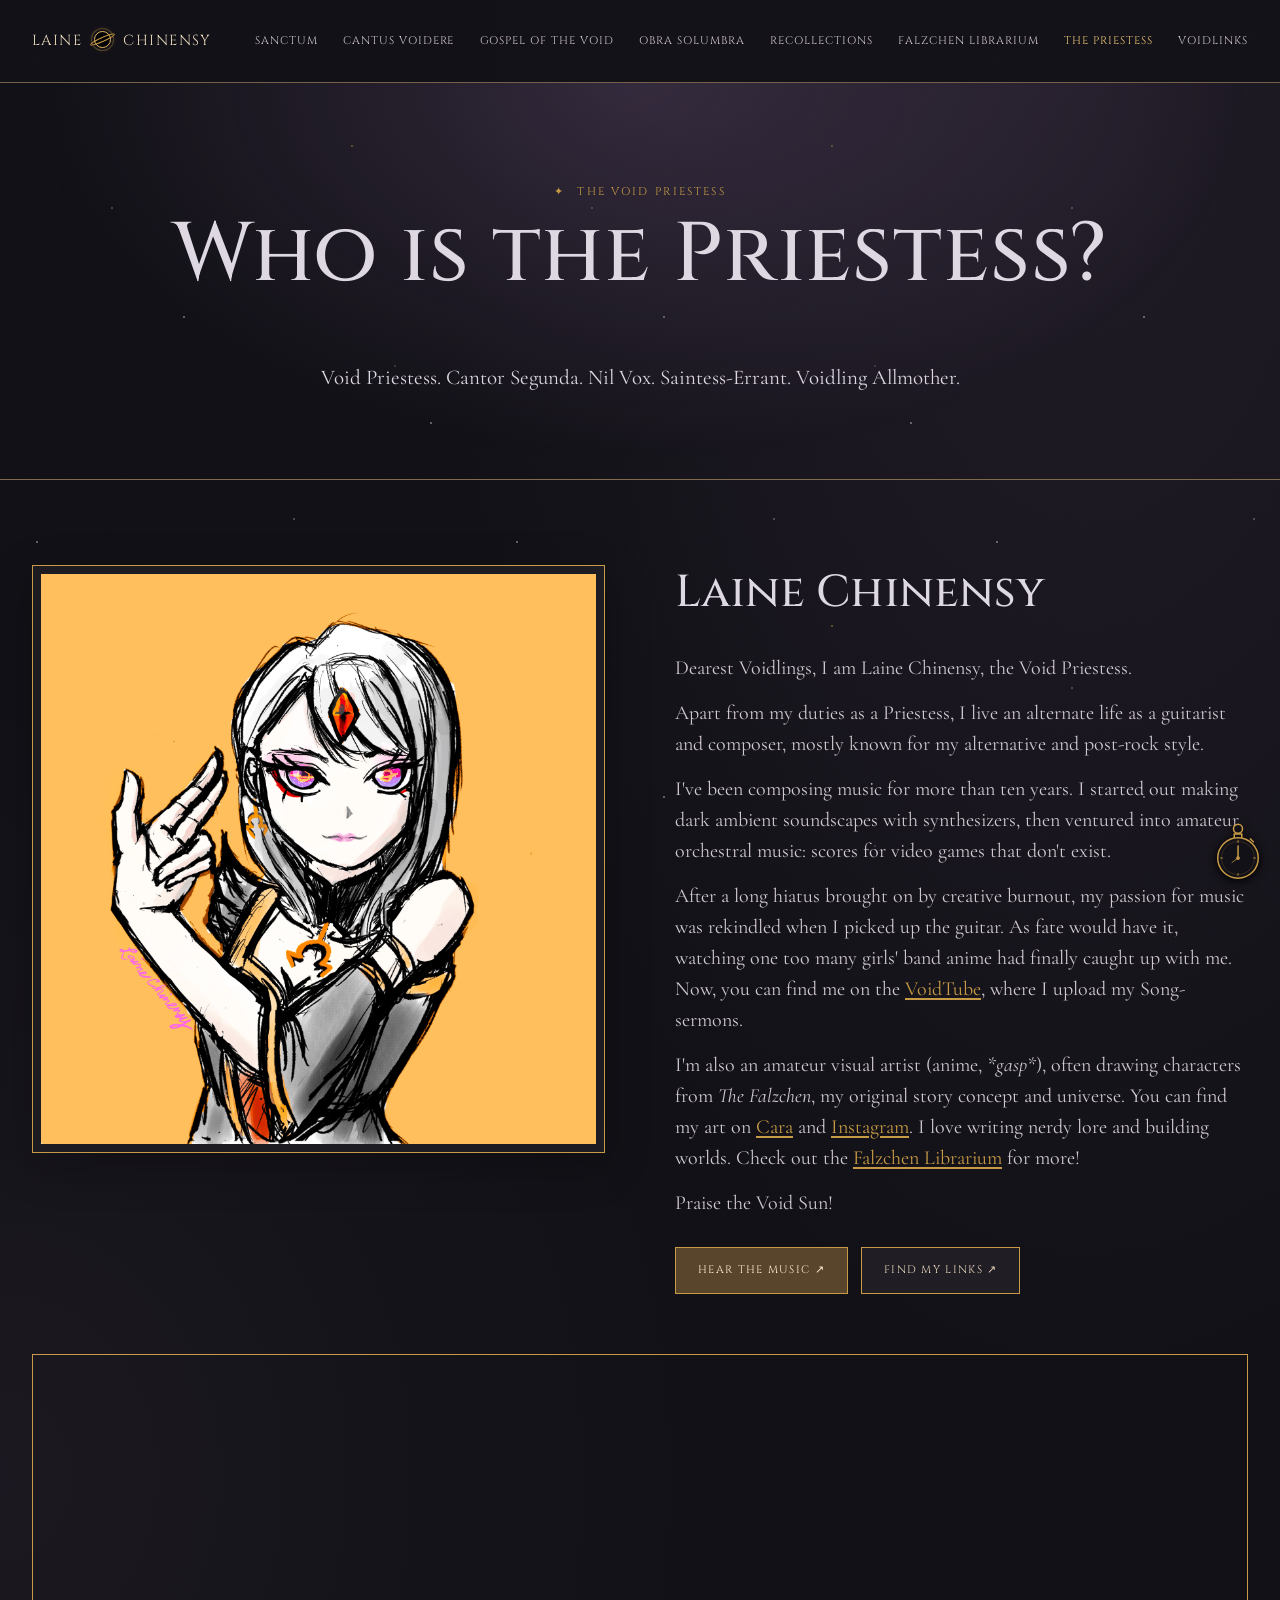
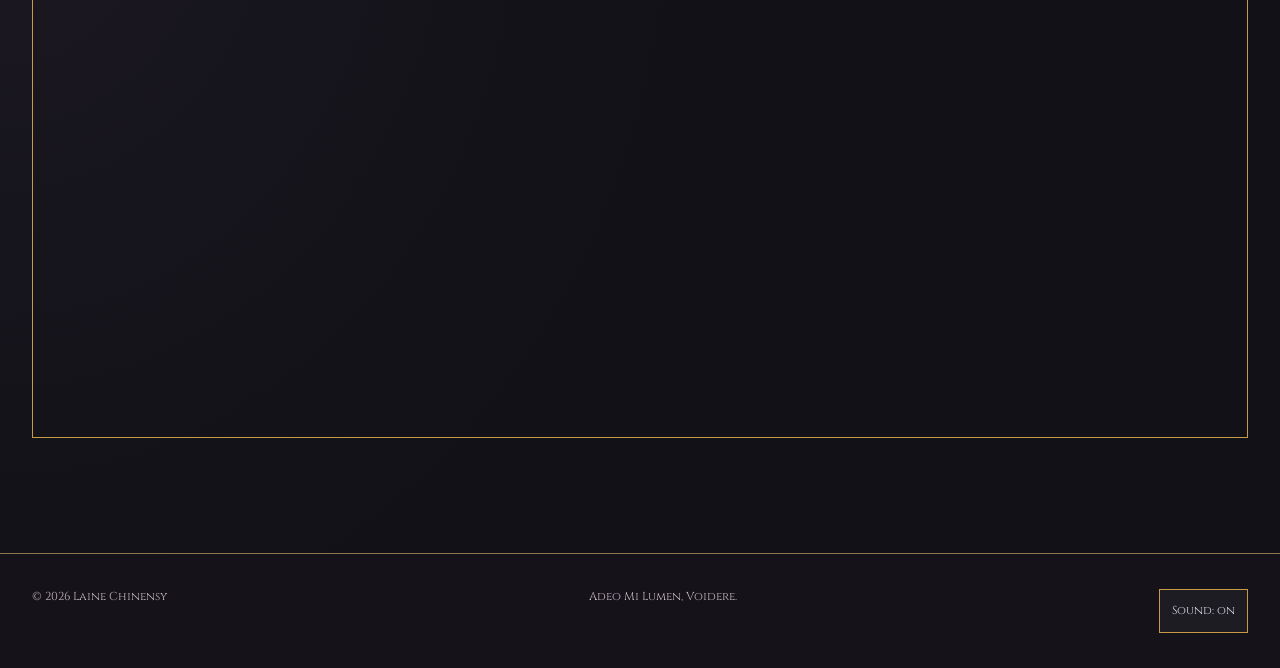
==== commit 84b9746b: "Version 1.1.1 New Priestess Profile Picture" ====
--- a/about.html
+++ b/about.html
@@ -44,9 +44,10 @@
                     <h2>Laine Chinensy</h2>
                     <p class="prose">Dearest Voidlings, I am Laine Chinensy, the Void Priestess.</p>
                     <p class="prose">Apart from my duties as a Priestess, I live an alternate life as a guitarist and composer, mostly known for my alternative and post-rock style.</p>
+                    <p class="prose">I've been composing music for more than ten years. I started out making dark ambient soundscapes with synthesizers, then ventured into amateur orchestral music: scores for video games that don't exist.</p>
+                    <p class="prose">After a long hiatus brought on by creative burnout, my passion for music was rekindled when I picked up the guitar. As fate would have it, watching one too many girls' band anime had finally caught up with me. Now, you can find me on the <a class="about-lore-link" href="https://www.youtube.com/@lainechinensy">VoidTube</a>, where I upload my Song-sermons.</p>
                     <p class="prose">I'm also an amateur visual artist (anime, <em>*gasp*</em>), often drawing characters from <cite>The Falzchen</cite>, my original story concept and universe. You can find my art on <a class="about-lore-link" href="https://cara.app/lainechinensy/">Cara</a> and <a class="about-lore-link" href="https://www.instagram.com/lainechinensy/">Instagram</a>. I love writing nerdy lore and building worlds. Check out the <a class="about-lore-link" href="lore.html">Falzchen Librarium</a> for more!</p>
-                    <p class="prose">I've been composing music for more than ten years. I started out making dark ambient soundscapes with synthesizers, then ventured into amateur orchestral music: scores for video games that don't exist.</p>
-                    <p class="prose">After a long hiatus brought on by creative burnout, my passion for music was rekindled when I picked up the guitar. As fate would have it, watching one too many girls' band anime had finally caught up with me.</p>
+                    <p class="prose">Praise the Void Sun!</p>
                     <div class="actions"><a class="btn primary" href="music.html">Hear the music ↗</a><a class="btn"
                             href="connect.html">Find my links ↗</a></div>
                 </div>
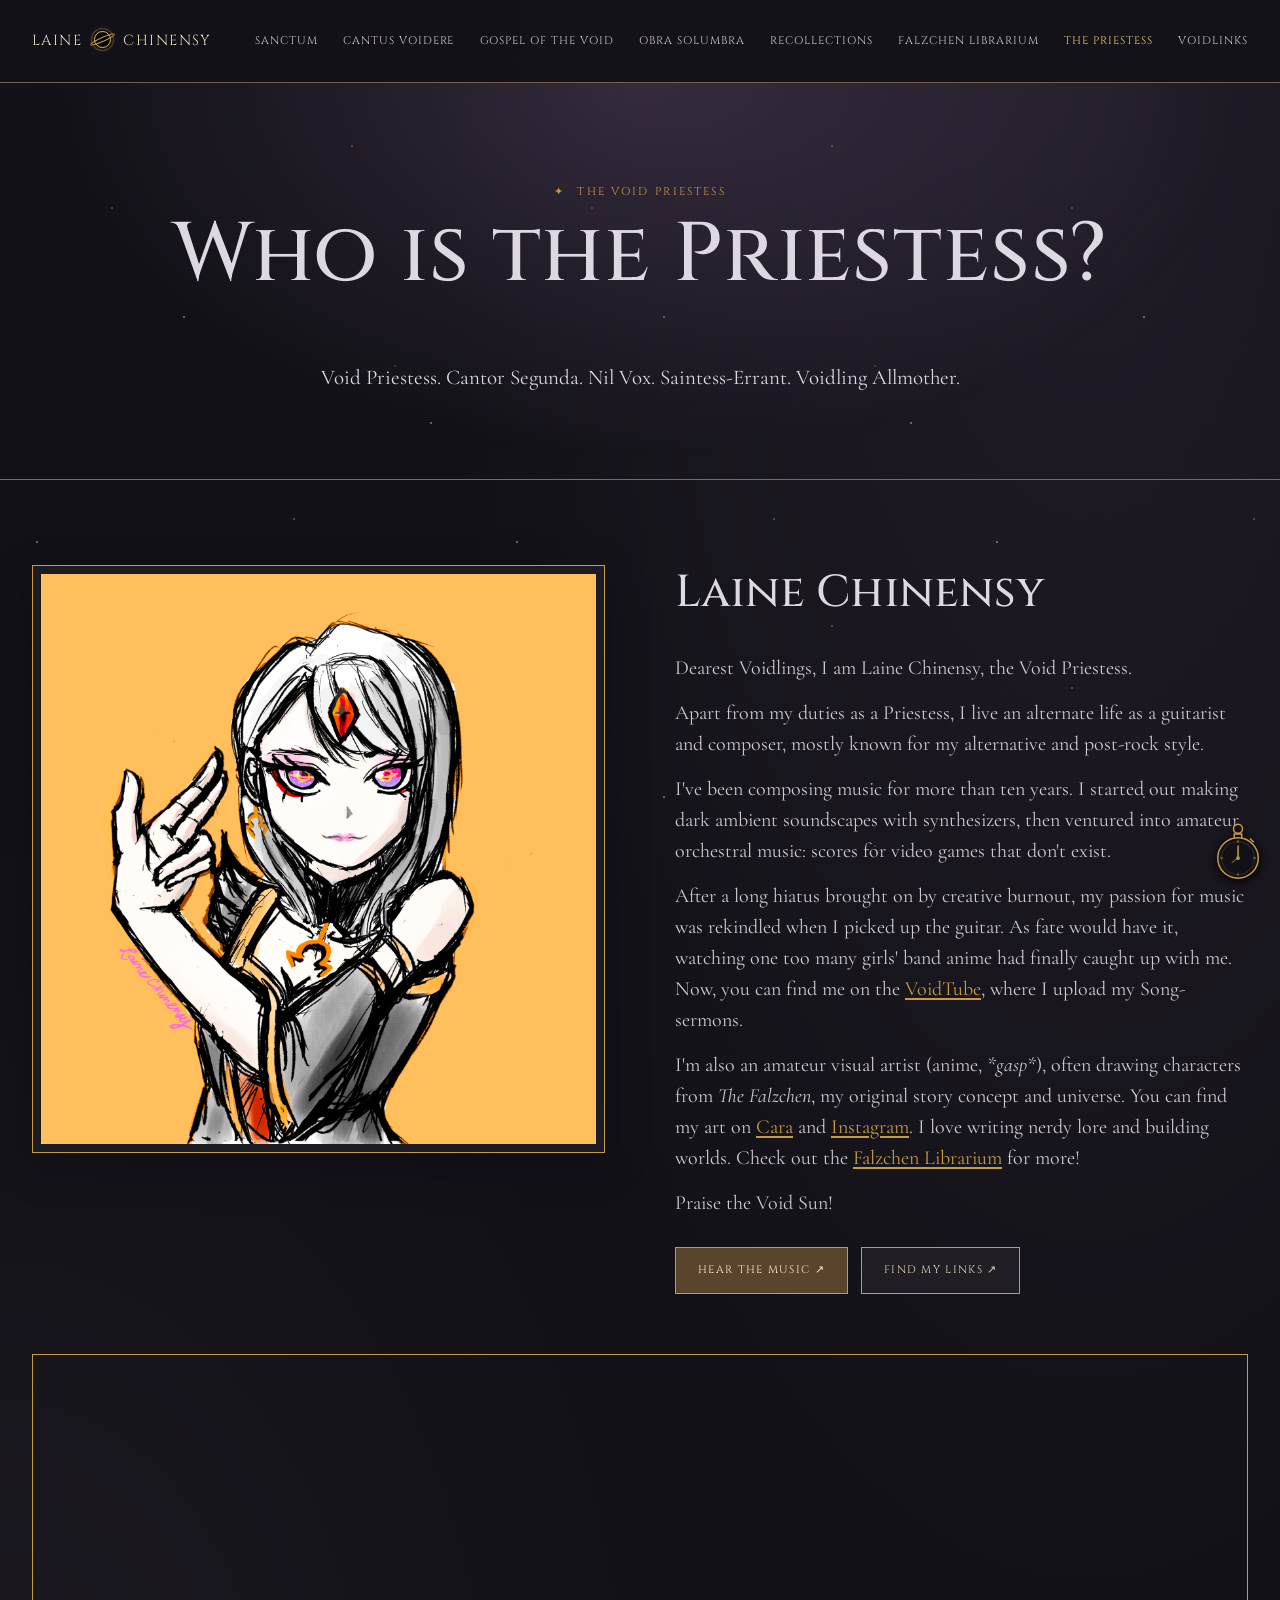
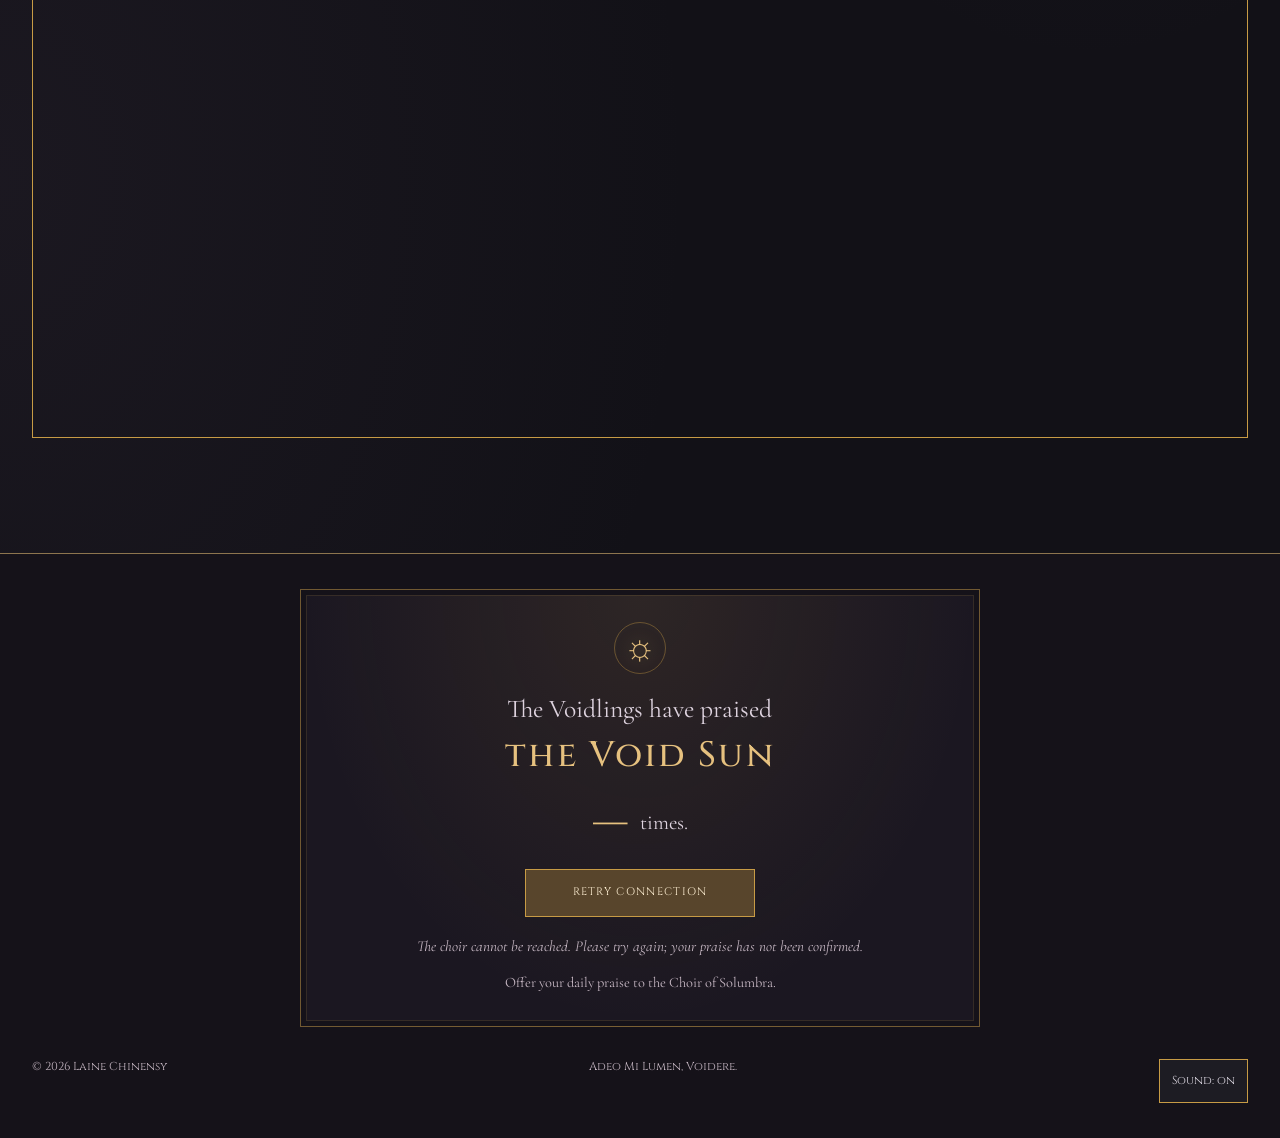
==== commit db22cac9: "Refine cursor, add daily praise, and rebuild Kuromega encounter" ====
--- a/about.html
+++ b/about.html
@@ -66,9 +66,22 @@
         </section>
     </main>
     <footer class="site-footer">
+        <div class="voidling-counter" data-voidling-counter>
+            <span class="voidling-counter-seal" aria-hidden="true">&#9788;</span>
+            <p class="voidling-counter-invocation">The Voidlings have praised<br><strong>the Void Sun</strong></p>
+            <div class="voidling-counter-value" data-counter-value>
+                <span class="voidling-counter-placeholder" data-counter-placeholder aria-hidden="true">&mdash;</span>
+                <span class="voidling-counter-times">times.</span>
+            </div>
+            <button class="btn primary voidling-praise" type="button" data-praise-button disabled>Praise the Void Sun</button>
+            <p class="voidling-counter-status" data-counter-status role="status">The choir is gathering&hellip;</p>
+            <p class="voidling-counter-note">Offer your daily praise to the Choir of Solumbra.</p>
+            <noscript><p class="voidling-counter-note">Enable JavaScript to offer praise and reveal the count.</p></noscript>
+        </div>
         <div class="container footer-inner"><span>© <span data-year>2026</span> Laine Chinensy</span><span>Adeo Mi
                 Lumen, Voidere.</span></div>
     </footer>
+    <script src="js/praise-config.js" defer></script>
     <script src="js/main.js" defer></script>
 </body>
 
--- a/css/style.css
+++ b/css/style.css
@@ -1,5 +1,15 @@
 @import url('https://fonts.googleapis.com/css2?family=Cinzel+Decorative:wght@400;700&family=Cinzel:wght@400;500;600;700&family=Cormorant+Garamond:ital,wght@0,400;0,500;0,600;1,400;1,500&display=swap');
 :root{--bg:#121117;--panel:#1d1c23;--panel2:#292730;--gold:#c79b45;--silver:#ddd8e2;--muted:#b8b2bf;--lavender:#9982b7;--red:#b63d4e;--line:#6e5b47;--max:1240px}
+.sanctum-latest{background:#1d1c2366;border-bottom:1px solid var(--line)}
+.latest-inner{display:grid;grid-template-columns:.8fr repeat(3,1fr);align-items:center;padding-block:22px;gap:24px}
+.latest-inner h2{margin:0;font-size:.85rem;line-height:1.5;color:var(--gold)}
+.latest-inner h2 span{font-size:.65rem;letter-spacing:.09em}
+.latest-item{position:relative;display:flex;flex-direction:column;justify-content:center;min-width:0;min-height:56px;padding:4px 24px 4px 22px;border-left:1px solid var(--line)}
+.latest-kind{font: .6rem/1.5 'Cinzel',Georgia,serif;letter-spacing:.08em;text-transform:uppercase;color:var(--muted)}
+.latest-item strong{font-size:1.1rem;font-weight:500;line-height:1.4;overflow:hidden;text-overflow:ellipsis;white-space:nowrap}
+.latest-arrow{position:absolute;right:0;top:50%;transform:translateY(-50%);font-size:1rem;color:var(--gold)}
+.latest-item:hover strong{color:#f3d69a}.latest-item:focus-visible{outline:2px solid var(--gold);outline-offset:5px}
+@media(max-width:800px){.latest-inner{grid-template-columns:1fr;gap:0;padding-block:16px}.latest-inner h2{margin-bottom:8px}.latest-inner h2 br{display:none}.latest-inner h2 span{margin-left:.4em}.latest-item{display:grid;grid-template-columns:110px minmax(0,1fr);gap:12px;align-items:center;border-left:0;border-top:1px solid #6e5b4755;padding:10px 24px 10px 0;min-height:48px}}
 .heretic-lich-artwork{display:block;width:100%;height:auto;margin-bottom:24px;border:1px solid var(--gold)}
 .about-invocation{margin:0}.about-lore-link{color:var(--gold);text-decoration:underline;text-underline-offset:.15em}
 .recollections-faq{margin-bottom:48px;padding-bottom:28px;border-bottom:1px solid var(--line)}.recollections-faq h3{margin-top:24px;color:var(--gold)}.recollections-faq a{color:var(--gold);text-decoration:underline;text-underline-offset:.15em}
@@ -68,20 +78,35 @@
 .brand .brand-black-hole::after{content:'';position:absolute;inset:5px -6px;border:1px solid var(--gold);border-radius:50%;transform:rotate(-24deg)}
 .brand .brand-name{padding:0;color:inherit}
 
-/* A gold spearhead cursor, anchored at its tip, and short-lived click rings. */
-.cursor-halo,.cursor-ripple{position:fixed;pointer-events:none;z-index:1000;display:none}
+/* Browser-rendered spearhead: no hidden system cursor or mousemove rendering. */
+@media(hover:hover) and (pointer:fine){
+  body{cursor:url('../images/gold-cursor.svg') 2 2,auto}
+  a[href],button,summary,[role="button"]{cursor:url('../images/gold-cursor.svg') 2 2,pointer}
+  p,h1,h2,h3,h4,h5,h6,blockquote,figcaption,input,textarea,[contenteditable="true"]{cursor:text}
+  a[href] *,button *,summary *,[role="button"] *{cursor:inherit}
+  select,iframe{cursor:auto}
+  :disabled,[aria-disabled="true"]{cursor:not-allowed}
+}
+.cursor-ripple{position:fixed;pointer-events:none;z-index:1000;display:none}
 @media(hover:hover) and (pointer:fine) and (prefers-reduced-motion:no-preference){
-  .custom-cursor-active,.custom-cursor-active *{cursor:none!important}
-  .cursor-halo{display:block;top:0;left:0;opacity:0;filter:drop-shadow(0 1px 2px #000) drop-shadow(0 0 4px #c79b4550)}
-  .cursor-halo.is-visible{opacity:1}
-  .cursor-halo::before,.cursor-halo::after{content:'';position:absolute;left:0;top:0;width:22px;height:30px;clip-path:polygon(0 0,100% 63%,57% 69%,34% 100%);transform-origin:0 0;transition:transform .16s,background .16s}
-  .cursor-halo::before{background:#e3b963}
-  .cursor-halo::after{left:3px;top:5px;width:15px;height:20px;background:#211923}
-  .cursor-halo.is-interactive::before{transform:scale(1.12);background:#ffe0a0}
-  .cursor-halo.is-interactive::after{transform:scale(1.12);background:#59452b}
   .cursor-ripple{display:block;width:32px;height:32px;border:1px solid #e6c17f;border-radius:50%;animation:gold-cursor-ripple .55s ease-out forwards}
 }
 @keyframes gold-cursor-ripple{from{opacity:.65;transform:translate(-50%,-50%) scale(.45)}to{opacity:0;transform:translate(-50%,-50%) scale(2.3)}}
+
+/* A prominent offering to the Void Sun, above the footer credits. */
+.voidling-counter{position:relative;display:flex;flex-direction:column;align-items:center;gap:14px;margin:0 auto 32px;padding:32px 22px;width:min(680px,calc(100% - 36px));border:1px solid #c79b4580;background:radial-gradient(ellipse at 50% 0%,#c79b451c,transparent 70%),#1b1721;box-shadow:inset 0 0 0 5px #151219,inset 0 0 0 6px #c79b4525;text-align:center;color:var(--gold)}
+.voidling-counter-seal{display:grid;place-items:center;width:52px;height:52px;border:1px solid #c79b4566;border-radius:50%;font-size:2.2rem;line-height:1;color:#e6c17f;text-shadow:0 0 16px #c79b4560}
+.voidling-counter-invocation{margin:0;font-size:clamp(1.2rem,3vw,1.6rem);line-height:1.65;color:#ded3df}
+.voidling-counter-invocation strong{font:500 clamp(1.55rem,4vw,2.2rem)/1.5 'Cinzel',serif;color:#e6c17f;letter-spacing:.06em}
+.voidling-counter-value{display:flex;align-items:center;justify-content:center;gap:12px;min-height:54px;width:100%}
+.voidling-counter-placeholder{font:2.7rem/1 'Cinzel',serif;color:#e6c17f}
+.voidling-counter-times{font-size:1.3rem;color:#ded3df}
+.voidling-praise{min-width:230px;min-height:48px;margin:4px 0;justify-content:center}
+.voidling-praise:disabled{opacity:.65;cursor:default}
+.voidling-counter img{height:48px;width:auto;max-width:75%;image-rendering:auto}
+.voidling-counter img[hidden],.voidling-counter [hidden]{display:none}
+.voidling-counter-status{margin:0;font-size:.95rem;font-style:italic;color:#c7b8c4}
+.voidling-counter-note{font-size:.9rem;color:#c7b8c4;margin:0;line-height:1.5}
 
 /* A silent idle encounter; the page beneath remains in place and usable. */
 .kuromega-counter{position:fixed;right:18px;bottom:18px;z-index:1001;width:48px;height:60px;color:var(--gold);pointer-events:none;filter:drop-shadow(0 2px 5px #000)}
@@ -97,26 +122,40 @@
 .kuromega-encounter[data-stage="2"] .kuromega-shadow{transform:translateY(-15%);opacity:.8}
 .kuromega-encounter[data-stage="3"] .kuromega-stars{opacity:0}
 .kuromega-encounter[data-stage="3"] .kuromega-shadow{transform:translateY(0);opacity:1}
-.kuromega-silhouette{position:absolute;left:-60vw;top:-8vh;width:180vw;height:70vh;opacity:0;pointer-events:none;filter:drop-shadow(0 0 16px #9982b730)}
-.kuromega-silhouette::before{content:'';position:absolute;inset:0;background:linear-gradient(165deg,#050309 20%,#171020 55%,#030205 80%);clip-path:polygon(0 35%,18% 28%,28% 8%,31% 26%,46% 17%,58% 24%,75% 10%,69% 31%,91% 36%,100% 47%,88% 58%,73% 55%,62% 78%,60% 57%,45% 63%,34% 91%,35% 59%,20% 54%,5% 68%,12% 47%)}
+.kuromega-silhouette{position:absolute;left:-28vw;top:-30vh;width:155vw;height:155vh;opacity:0;pointer-events:none;background:url('../images/kuromega-maw.svg') center/cover no-repeat;filter:blur(1px);mask-image:radial-gradient(ellipse at 56% 50%,#000 15%,#000b 45%,transparent 73%)}
+.kuromega-fog{position:absolute;inset:-15%;pointer-events:none;opacity:.35;transition:opacity 8s ease;overflow:hidden}
+.kuromega-fog::before,.kuromega-fog::after{content:'';position:absolute;inset:-10%;background:radial-gradient(ellipse at 12% 30%,#69607130,transparent 42%),radial-gradient(ellipse at 72% 64%,#4f465a38,transparent 45%),radial-gradient(ellipse at 42% 80%,#08060ee8,transparent 58%),linear-gradient(115deg,#030207e8,transparent 48%,#040209dd);opacity:.85}
+.kuromega-fog::after{background:radial-gradient(ellipse at 65% 15%,#75687c28,transparent 48%),radial-gradient(ellipse at 32% 65%,#92839721,transparent 42%),linear-gradient(20deg,#020106e8,transparent 52%,#020106b0);transform:scale(1.1)}
+.kuromega-encounter[data-stage="2"] .kuromega-fog{opacity:.65}
+.kuromega-encounter[data-stage="3"] .kuromega-fog{opacity:1}
+.kuromega-copy{z-index:1}
+.kuromega-secret{display:flex;justify-content:flex-end;margin-top:26px;padding-right:8px}
+.kuromega-summon{display:grid;place-items:center;width:44px;height:44px;padding:6px;border:0;background:transparent;color:#08060d;opacity:.65;transition:opacity .2s,color .2s}
+.kuromega-summon svg{width:30px;height:30px}
+.kuromega-summon:hover,.kuromega-summon:focus-visible{color:#50405f;opacity:1}
 @media(prefers-reduced-motion:no-preference){
   .kuromega-counter[data-stage="3"] .watch-hand{transform-box:view-box;transform-origin:32px 48px;animation:kuromega-watch-reverse 8s ease-out forwards}
   .kuromega-encounter[data-stage="3"] .kuromega-stars{transform-origin:50% 15%;animation:kuromega-swallow-stars 10s ease-in forwards}
   .kuromega-encounter[data-stage="3"] .kuromega-silhouette{animation:kuromega-passage 24s ease-in-out forwards}
+  .kuromega-fog::before{animation:kuromega-fog-drift 22s ease-in-out infinite alternate}
+  .kuromega-fog::after{animation:kuromega-fog-drift 31s ease-in-out -9s infinite alternate-reverse}
+  body.kuromega-passing>.site-header,body.kuromega-passing>main,body.kuromega-passing>.site-footer{animation:kuromega-tremor .7s linear 3s 20}
 }
 @keyframes kuromega-watch-reverse{from{transform:rotate(360deg)}to{transform:rotate(-450deg)}}
 @keyframes kuromega-swallow-stars{0%{opacity:.25;transform:scale(1)}60%{opacity:.15}100%{opacity:0;transform:scale(.08)}}
-@keyframes kuromega-passage{0%{opacity:0;transform:translate(-15vw,-20vh) rotate(-8deg)}25%{opacity:.65}65%{opacity:.8}100%{opacity:0;transform:translate(75vw,30vh) rotate(8deg)}}
+@keyframes kuromega-passage{0%{opacity:0;transform:translate(-28vw,-8vh) scale(1.12) rotate(-9deg)}24%{opacity:.5}52%{opacity:.85;transform:translate(0,3vh) scale(1.25) rotate(-5deg)}72%{opacity:.55}100%{opacity:0;transform:translate(45vw,9vh) scale(1.4) rotate(2deg)}}
+@keyframes kuromega-fog-drift{from{transform:translate(-4%,-2%) scale(1.04)}to{transform:translate(5%,3%) scale(1.12)}}
+@keyframes kuromega-tremor{0%,100%{translate:0 0}12%{translate:-3px 1px}25%{translate:2px -2px}37%{translate:-1px 3px}50%{translate:4px 0}62%{translate:-3px -2px}75%{translate:1px 2px}87%{translate:-2px -1px}}
 @keyframes kuromega-arrive{from{opacity:0}to{opacity:1}}
-@media(prefers-reduced-motion:reduce){.kuromega-encounter{animation:none;background:#080710e8}.kuromega-stars,.kuromega-shadow{display:none}}
+@media(prefers-reduced-motion:reduce){.kuromega-encounter{animation:none;background:#080710e8}.kuromega-stars,.kuromega-shadow{display:none}.kuromega-fog{transition:none}.kuromega-encounter[data-stage="3"] .kuromega-silhouette{opacity:.65}}
 
 /* A quiet, one-time entrance as content reaches the viewport. */
 @media(prefers-reduced-motion:no-preference){
-  .scroll-reveal{animation:content-scroll-reveal .7s cubic-bezier(.2,.65,.3,1) both}
+  .scroll-reveal{animation:content-scroll-reveal .35s cubic-bezier(.2,.65,.3,1) both}
   .scroll-reveal:focus-within{animation:none}
 }
 @keyframes content-scroll-reveal{
-  from{opacity:0;translate:0 18px}
+  from{opacity:0;translate:0 10px}
   to{opacity:1;translate:0 0}
 }
 @media print{.scroll-reveal{animation:none!important}}
@@ -140,12 +179,138 @@
 @keyframes ambient-star-drift{to{transform:translateY(-480px)}}
 @media print{.ambient-stars{display:none}}
 
-/* Give each newly requested batch a slower, gently staggered entrance. */
+/* Briefly stagger each newly requested batch without delaying the content. */
 @media(prefers-reduced-motion:no-preference){
-  .load-more-reveal{animation:content-scroll-reveal 1.1s cubic-bezier(.2,.65,.3,1) var(--reveal-delay,0ms) backwards}
+  .load-more-reveal{animation:content-scroll-reveal .4s cubic-bezier(.2,.65,.3,1) var(--reveal-delay,0ms) backwards}
   .load-more-reveal:focus-within{animation:none}
 }
 @media print{.load-more-reveal{animation:none!important}}
 
 /* Priestess portrait beside her introduction, preserving the full artwork. */
 .about-priestess-portrait{display:block;width:100%;height:auto;border:1px solid var(--gold);padding:8px;background:var(--panel);box-shadow:0 12px 40px #05040744}
+
+/* Compact previews: five destinations, small expandable images. */
+.latest-inner{grid-template-columns:.65fr repeat(5,minmax(0,1fr));gap:16px}
+.latest-entry{display:flex;gap:10px;align-items:center;min-width:0}
+.latest-entry .latest-item{border:0;padding:0 12px 0 0;min-height:48px;flex:1;min-width:0;display:flex;gap:0;align-items:stretch}
+.latest-entry .latest-item strong{font-size:1rem}
+.latest-thumb{position:relative;flex:0 0 44px;width:44px;height:48px;display:grid;place-items:center;padding:0;overflow:hidden;border:1px solid #c79b4566;background:var(--panel);color:var(--gold);cursor:pointer}
+.latest-thumb img{position:absolute;inset:0;width:100%;height:100%;object-fit:cover}
+.latest-thumb:hover{border-color:var(--gold)}.latest-thumb:focus-visible{outline:2px solid var(--gold);outline-offset:3px}
+.latest-dialog{width:min(620px,calc(100% - 32px));max-height:85vh;overflow:auto;background:var(--bg);color:var(--silver);border:1px solid var(--gold);padding:36px;box-shadow:0 25px 90px #0009}
+.latest-dialog::backdrop{background:#08070bd9;backdrop-filter:blur(5px)}
+.latest-dialog h2{font-size:1.6rem}.latest-dialog .eyebrow{margin-top:20px}.latest-dialog p:empty{display:none}
+.latest-preview-media img{max-height:50vh;max-width:100%;width:auto;margin:auto;object-fit:contain}
+.latest-close{position:sticky;float:right;top:0;width:36px;height:36px;margin:-24px -24px 8px 8px;background:var(--panel);color:var(--silver);border:1px solid var(--line);font-size:1.6rem;cursor:pointer}
+@media(max-width:1100px){.latest-inner{grid-template-columns:repeat(3,minmax(0,1fr));gap:14px 24px}.latest-inner h2{grid-column:1/-1}.latest-inner h2 br{display:none}.latest-inner h2 span{margin-left:.4em}}
+@media(max-width:600px){.latest-inner{grid-template-columns:1fr;gap:0}.latest-inner h2{margin-bottom:8px}.latest-entry{padding:8px 0;border-top:1px solid #6e5b4755}.latest-thumb{height:40px;flex-basis:40px}.latest-entry .latest-item{min-height:40px}.latest-dialog{padding:28px}.latest-close{margin:-16px -16px 8px 8px}}
+
+/* Two clear entrances beneath the Sanctum introduction. */
+.hero-paths{display:grid;grid-template-columns:repeat(2,minmax(0,1fr));gap:14px;margin-top:30px;max-width:550px}
+.hero-path{position:relative;display:flex;flex-direction:column;justify-content:center;gap:5px;min-height:94px;padding:18px 34px 18px 20px;border:1px solid #a28351;background:linear-gradient(135deg,#302731,#1b1820);transition:background .2s,border-color .2s}
+.hero-path-music{background:linear-gradient(135deg,#59432a,#342a23);border-color:var(--gold)}
+.hero-path-kind{font:.62rem/1.5 'Cinzel',Georgia,serif;letter-spacing:.12em;text-transform:uppercase;color:#d6bb8e}
+.hero-path strong{font:500 clamp(.85rem,1.4vw,1.1rem)/1.4 'Cinzel',Georgia,serif;color:#f0e3cc}
+.hero-path-arrow{position:absolute;right:14px;top:50%;transform:translateY(-50%);color:var(--gold);font-size:1.1rem}
+.hero-path:hover{border-color:#f0ca7e;background:#40313b}.hero-path-music:hover{background:#644d30}
+.hero-explore{margin-top:22px;max-width:550px;padding-top:16px;border-top:1px solid #6e5b475c}
+.hero-explore-label{display:block;margin-bottom:5px;font:.58rem/1.5 'Cinzel',Georgia,serif;letter-spacing:.15em;text-transform:uppercase;color:var(--muted)}
+.hero-explore>div{display:flex;flex-wrap:wrap;gap:0 20px}
+.hero-explore a{display:inline-flex;align-items:center;min-height:40px;font-size:1rem;color:#c7becb;text-decoration:underline;text-decoration-color:#6e5b4777;text-underline-offset:5px}
+.hero-explore a:hover{color:#f3d69a;text-decoration-color:var(--gold)}
+@media(max-width:400px){.hero-paths{gap:10px}.hero-path{padding:14px 25px 14px 12px;min-height:84px}.hero-path-kind{font-size:.55rem}.hero-path-arrow{right:9px}.hero-explore>div{gap:0 16px}}
+
+/* Give the principal invitations room and retain their ceremonial wording. */
+.hero-path{min-height:122px;padding:22px 36px 22px 22px}
+.hero-path strong{font-size:clamp(1.05rem,1.8vw,1.4rem);line-height:1.5}
+.hero-explore a{font-size:1.12rem;min-height:44px}
+@media(max-width:400px){.hero-path{min-height:112px;padding:16px 24px 16px 12px}.hero-path strong{font-size:1rem}}
+
+/* Plain-language explanations for the ceremonial invitations. */
+.hero-path,.hero-explore a{position:relative}
+.hero-hint{position:absolute;top:calc(100% + 8px);left:0;z-index:12;width:max-content;max-width:min(270px,75vw);padding:10px 13px;background:#211b27;color:#eee5d8;border:1px solid var(--gold);box-shadow:0 8px 24px #0008;font:1rem/1.45 'Cormorant Garamond',Georgia,serif;letter-spacing:0;text-transform:none;text-align:left;opacity:0;visibility:hidden;pointer-events:none}
+.hero-hint::before{content:'';position:absolute;left:0;right:0;top:-10px;height:10px}
+.hero-path:hover,.hero-path:focus-visible,.hero-explore a:hover,.hero-explore a:focus-visible{z-index:13}
+.hero-path:hover .hero-hint,.hero-path:focus-visible .hero-hint,.hero-explore a:hover .hero-hint,.hero-explore a:focus-visible .hero-hint{opacity:1;visibility:visible;pointer-events:auto}
+.hero-hints-dismissed .hero-hint{opacity:0!important;visibility:hidden!important;pointer-events:none!important}
+
+/* Equal emphasis for every invitation into the Sanctum. */
+.sanctum-invitations{gap:13px;max-width:580px}
+.sanctum-invitations .btn{position:relative;min-height:48px;padding:15px 20px;font-size:.72rem;line-height:1.5}
+.sanctum-invitations .btn:hover,.sanctum-invitations .btn:focus-visible{z-index:13}
+.sanctum-invitations .btn:hover .hero-hint,.sanctum-invitations .btn:focus-visible .hero-hint{opacity:1;visibility:visible;pointer-events:auto}
+@media(max-width:400px){.sanctum-invitations{gap:10px}.sanctum-invitations .btn{padding:13px 15px;font-size:.65rem}}
+
+/* A reserved explanation area keeps the invitation buttons clear. */
+.sanctum-invitations.hints-enhanced .hero-hint{display:none!important}
+.sanctum-explanation{max-width:580px;min-height:86px;margin-top:16px;padding:11px 16px;border-left:2px solid var(--gold);background:#08070d99;opacity:0;transition:opacity .15s;pointer-events:none;color:#eee5d8;font-size:1.08rem;line-height:1.4}
+.sanctum-explanation.is-visible{opacity:1}
+.sanctum-explanation-label{display:block;margin-bottom:3px;color:var(--gold);font:.56rem/1.5 'Cinzel',Georgia,serif;letter-spacing:.12em;text-transform:uppercase}
+
+/* A clear section heading above the compact latest-content previews. */
+.sanctum-latest{border-top:1px solid #c79b4577;background:linear-gradient(110deg,#35273766,#1d1c2366)}
+.latest-inner{grid-template-columns:repeat(5,minmax(0,1fr));row-gap:16px;padding-block:24px}
+.latest-inner h2{grid-column:1/-1;display:flex;align-items:center;gap:16px;font-size:clamp(1.15rem,2.2vw,1.6rem);line-height:1.3;letter-spacing:.045em;color:#edd19a;margin:0}
+.latest-inner h2::after{content:'';height:1px;flex:1;background:linear-gradient(90deg,#c79b4588,transparent)}
+@media(max-width:1100px){.latest-inner{grid-template-columns:repeat(3,minmax(0,1fr))}}
+@media(max-width:600px){.latest-inner{grid-template-columns:1fr;row-gap:0}.latest-inner h2{margin-bottom:14px}}
+
+/* A seven-path quest wheel, with each destination kept as a real link. */
+.void-quest-wheel{position:relative;isolation:isolate;display:block;width:100%;max-width:580px;height:480px;margin-top:30px;background:radial-gradient(ellipse at center,#8d659b18,transparent 65%)}
+.quest-orbit{position:absolute;inset:45px 64px;border:1px solid #c79b4544;border-radius:50%;pointer-events:none;box-shadow:0 0 0 16px #c79b4505,inset 0 0 45px #9982b70a}
+.quest-orbit::before{content:'';position:absolute;inset:25px;border:1px dashed #c79b452b;border-radius:50%}
+.quest-orbit::after{content:'';position:absolute;inset:70px 55px;border:1px solid #9982b72b;transform:rotate(45deg)}
+.quest-center{position:absolute;left:50%;top:49%;transform:translate(-50%,-50%);width:190px;text-align:center;pointer-events:none}
+.quest-star{display:block;font-size:1.8rem;line-height:1;color:var(--gold);text-shadow:0 0 22px #c79b4555;margin-bottom:14px}
+.quest-overline{display:block;font:.52rem/1.5 'Cinzel',Georgia,serif;letter-spacing:.18em;text-transform:uppercase;color:var(--muted);margin-bottom:8px}
+.quest-center h2{font:400 clamp(1.2rem,2vw,1.55rem)/1.35 'Cinzel',Georgia,serif;color:#e6dce8;margin:0}
+.quest-center h2 em{font-style:normal;color:#edce91}
+.quest-center-note{display:block;margin-top:12px;font-size:.85rem;line-height:1.4;color:var(--muted)}
+.void-quest-wheel .btn{position:absolute;left:var(--quest-x);top:var(--quest-y);transform:translate(-50%,-50%);display:flex;flex-direction:column;justify-content:center;gap:9px;width:150px;min-height:82px;padding:9px 8px;background:radial-gradient(ellipse,#17141bf5 50%,#17141b00 75%);border:0;color:#dcd0bd;text-align:center;font-size:.66rem;letter-spacing:.045em;line-height:1.65;transition:color .2s,text-shadow .2s}
+.void-quest-wheel .btn::before{content:'\25c7';display:block;color:var(--gold);font-size:1.15rem;line-height:1;text-shadow:0 0 12px #c79b4544}
+.void-quest-wheel .btn:hover,.void-quest-wheel .btn:focus-visible{background:radial-gradient(ellipse,#322636e6,transparent 75%);color:#ffe6b3;text-shadow:0 0 16px #c79b4577}
+.void-quest-wheel .btn:hover::before,.void-quest-wheel .btn:focus-visible::before{content:'\25c6';color:#f3d69a}
+.void-quest-wheel .btn:nth-of-type(1){--quest-x:50%;--quest-y:8%}
+.void-quest-wheel .btn:nth-of-type(2){--quest-x:82%;--quest-y:25%}
+.void-quest-wheel .btn:nth-of-type(3){--quest-x:86%;--quest-y:62%}
+.void-quest-wheel .btn:nth-of-type(4){--quest-x:70%;--quest-y:88%}
+.void-quest-wheel .btn:nth-of-type(5){--quest-x:30%;--quest-y:88%}
+.void-quest-wheel .btn:nth-of-type(6){--quest-x:14%;--quest-y:62%}
+.void-quest-wheel .btn:nth-of-type(7){--quest-x:18%;--quest-y:25%}
+.void-quest-wheel+.sanctum-explanation{margin-top:6px}
+@media(min-width:721px) and (max-width:1000px){.void-quest-wheel .btn{width:118px;font-size:.57rem}.quest-center{width:145px}.quest-center h2{font-size:1.15rem}.quest-center-note{font-size:.75rem}.quest-orbit{inset:50px 35px}}
+@media(max-width:480px){.void-quest-wheel{height:auto;display:grid;grid-template-columns:repeat(2,minmax(0,1fr));gap:10px 14px;padding:20px 4px 10px}.quest-center{position:relative;left:auto;top:auto;transform:none;width:auto;grid-column:1/-1;margin-bottom:14px}.quest-center h2{font-size:1.5rem}.quest-center h2 br{display:none}.quest-center h2 em{margin-left:.25em}.quest-star{margin-bottom:10px}.quest-center-note{margin-top:8px}.quest-orbit{inset:5px 4px;border-radius:45% 45% 12px 12px;opacity:.5}.quest-orbit::before{inset:14px;border-radius:inherit}.quest-orbit::after{display:none}.void-quest-wheel .btn{position:relative;left:auto;top:auto;transform:none;width:100%;min-height:92px;font-size:.65rem;padding:12px 8px}.void-quest-wheel .btn:last-child{grid-column:1/-1;max-width:190px;justify-self:center}}
+
+/* Each quest traces its own quiet constellation in the central sigil. */
+.quest-constellation{position:absolute;inset:0;width:100%;height:100%;overflow:visible;opacity:0;transition:opacity .25s;filter:drop-shadow(0 0 6px #e8bd6877)}
+.quest-constellation polyline{fill:none;stroke:#cba662;stroke-width:1;stroke-linecap:round;stroke-linejoin:round}
+.quest-constellation circle{fill:#fff0ce;stroke:#e8be70;stroke-width:.6}
+.quest-center>.quest-star,.quest-center>.quest-overline,.quest-center>h2,.quest-center>.quest-center-note{transition:opacity .2s}
+.quest-center.has-constellation>.quest-star,.quest-center.has-constellation>.quest-overline,.quest-center.has-constellation>h2,.quest-center.has-constellation>.quest-center-note{opacity:0}
+.quest-center.has-constellation .quest-constellation{opacity:1}
+@media(prefers-reduced-motion:no-preference){.quest-constellation g{animation:quest-stars-arrive .45s ease-out both}.quest-constellation polyline{stroke-dasharray:500;stroke-dashoffset:0;animation:quest-lines-trace .65s ease-out both}}
+@keyframes quest-stars-arrive{from{opacity:0}to{opacity:1}}
+@keyframes quest-lines-trace{from{stroke-dashoffset:500}to{stroke-dashoffset:0}}
+
+/* The Priestess bears Omega; the shore opens into a turning black hole. */
+.quest-omega{font:110px Georgia,serif;fill:#edce91;stroke:#fff0ce;stroke-width:.35}
+.quest-blackhole .blackhole-lens{fill:none;stroke:#d5b77c;stroke-width:1;opacity:.45}
+.quest-blackhole .blackhole-ring{fill:none;stroke:#c79b45;stroke-width:2}
+.quest-blackhole .blackhole-flow{fill:none;stroke:#eed8a5;stroke-width:1;stroke-dasharray:32 12 8 18;opacity:.85}
+.quest-blackhole .blackhole-spark{fill:#fff1ce;stroke:none}
+.quest-blackhole .blackhole-core{fill:#030208;stroke:#f0d195;stroke-width:1.5}
+.quest-blackhole .blackhole-foreground{fill:none;stroke:#f4dcab;stroke-width:2;transform:rotate(-18deg);transform-origin:100px 90px}
+.blackhole-disk{transform:rotate(-18deg);transform-origin:100px 90px}
+@media(prefers-reduced-motion:no-preference){.blackhole-flow{animation:blackhole-accretion 7s linear infinite}.blackhole-lens{animation:blackhole-breathe 4s ease-in-out infinite}.blackhole-spark{animation:blackhole-spark 3s ease-in-out infinite}}
+@keyframes blackhole-accretion{to{stroke-dashoffset:-140}}
+@keyframes blackhole-breathe{50%{opacity:.85;stroke-width:2}}
+@keyframes blackhole-spark{50%{opacity:.25}}
+
+.quest-guitar path{fill:none;stroke:#edce91;stroke-width:1.3;stroke-linecap:round;stroke-linejoin:round}.quest-guitar .guitar-strings{stroke-width:.5;opacity:.7}.quest-guitar .guitar-pickguard{stroke-width:.7;opacity:.7}
+
+/* A simple, readable Telecaster silhouette with sparse star accents. */
+.quest-guitar-silhouette .guitar-body-silhouette{fill:#d8b879;stroke:#f3dba6;stroke-width:1;filter:drop-shadow(0 0 4px #c79b4533)}
+.quest-guitar-silhouette .guitar-silhouette-pickguard{fill:#211927;stroke:none}
+.quest-guitar-silhouette .guitar-silhouette-bridge{fill:#584735;stroke:#f3dba6;stroke-width:.65}
+.quest-guitar-silhouette circle{fill:#fff8e8;stroke:#fff0ce;stroke-width:.8;filter:drop-shadow(0 0 4px #fff0ce)}
+
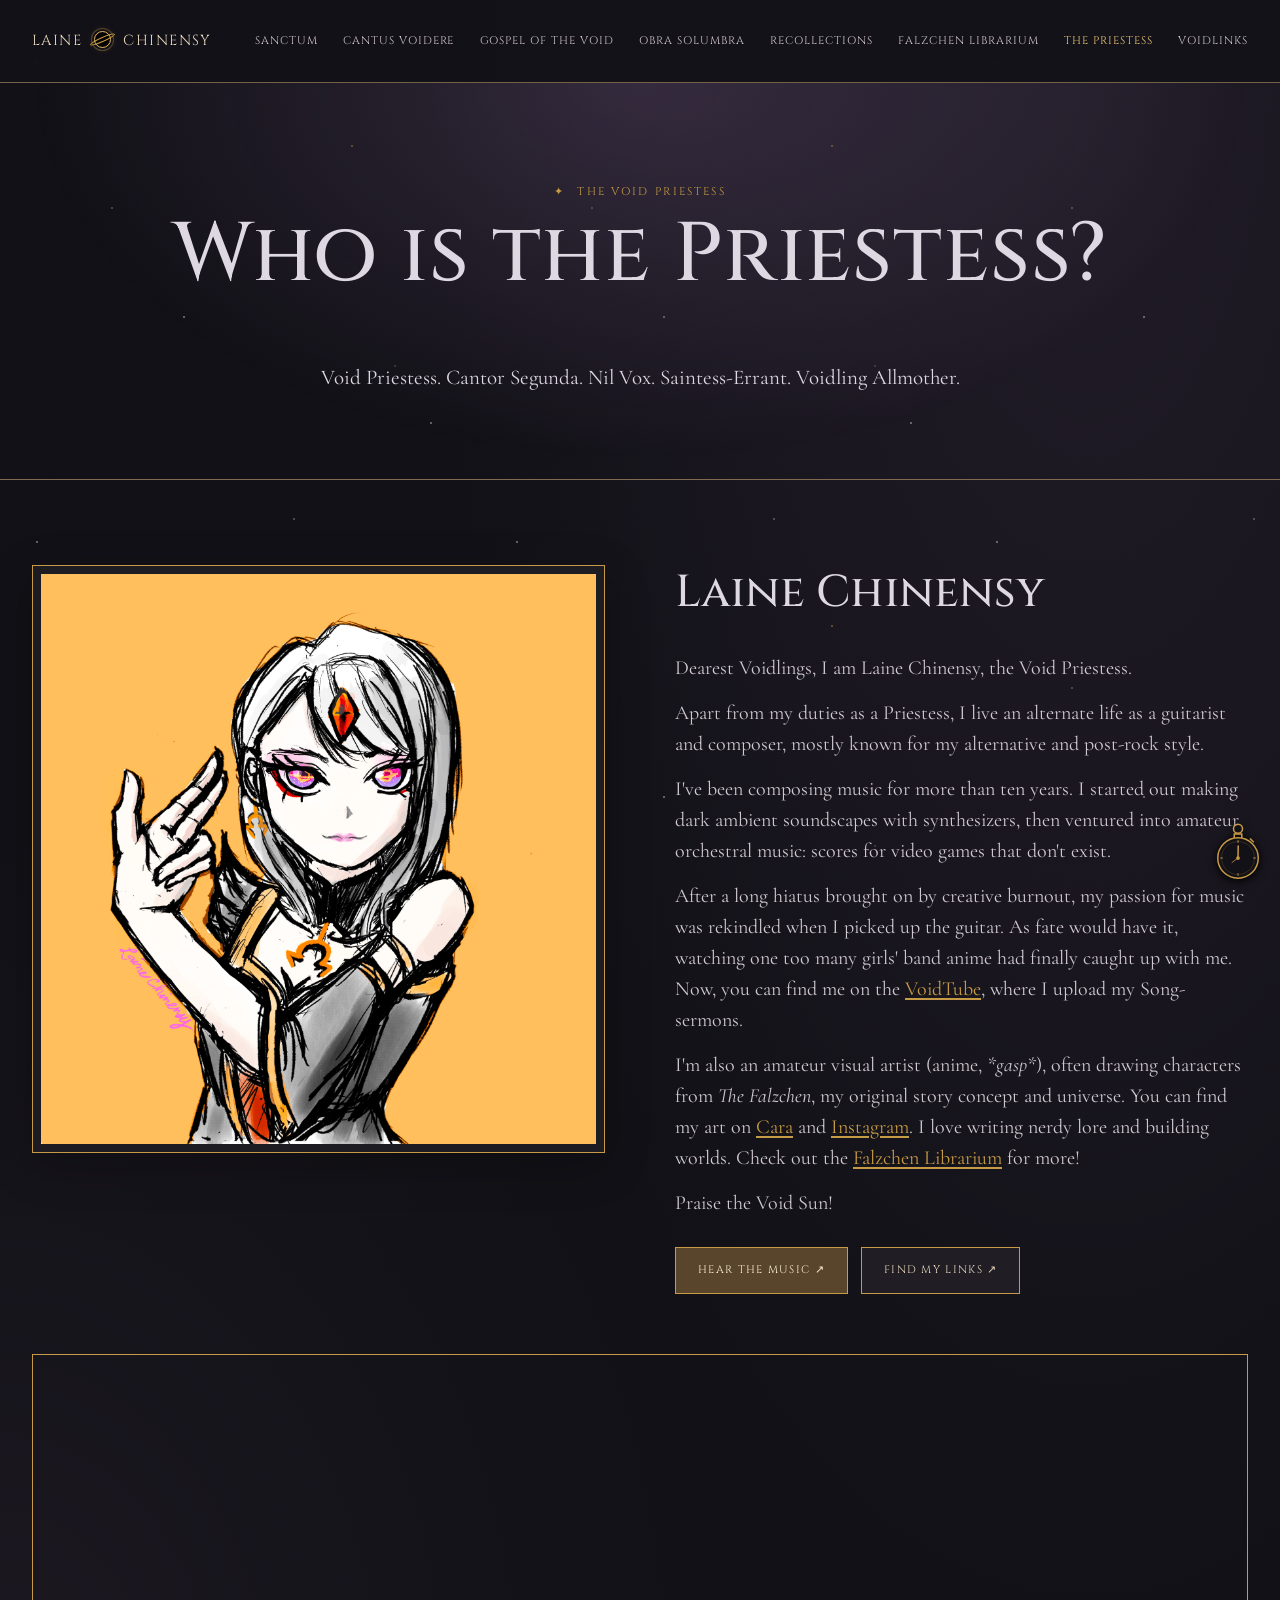
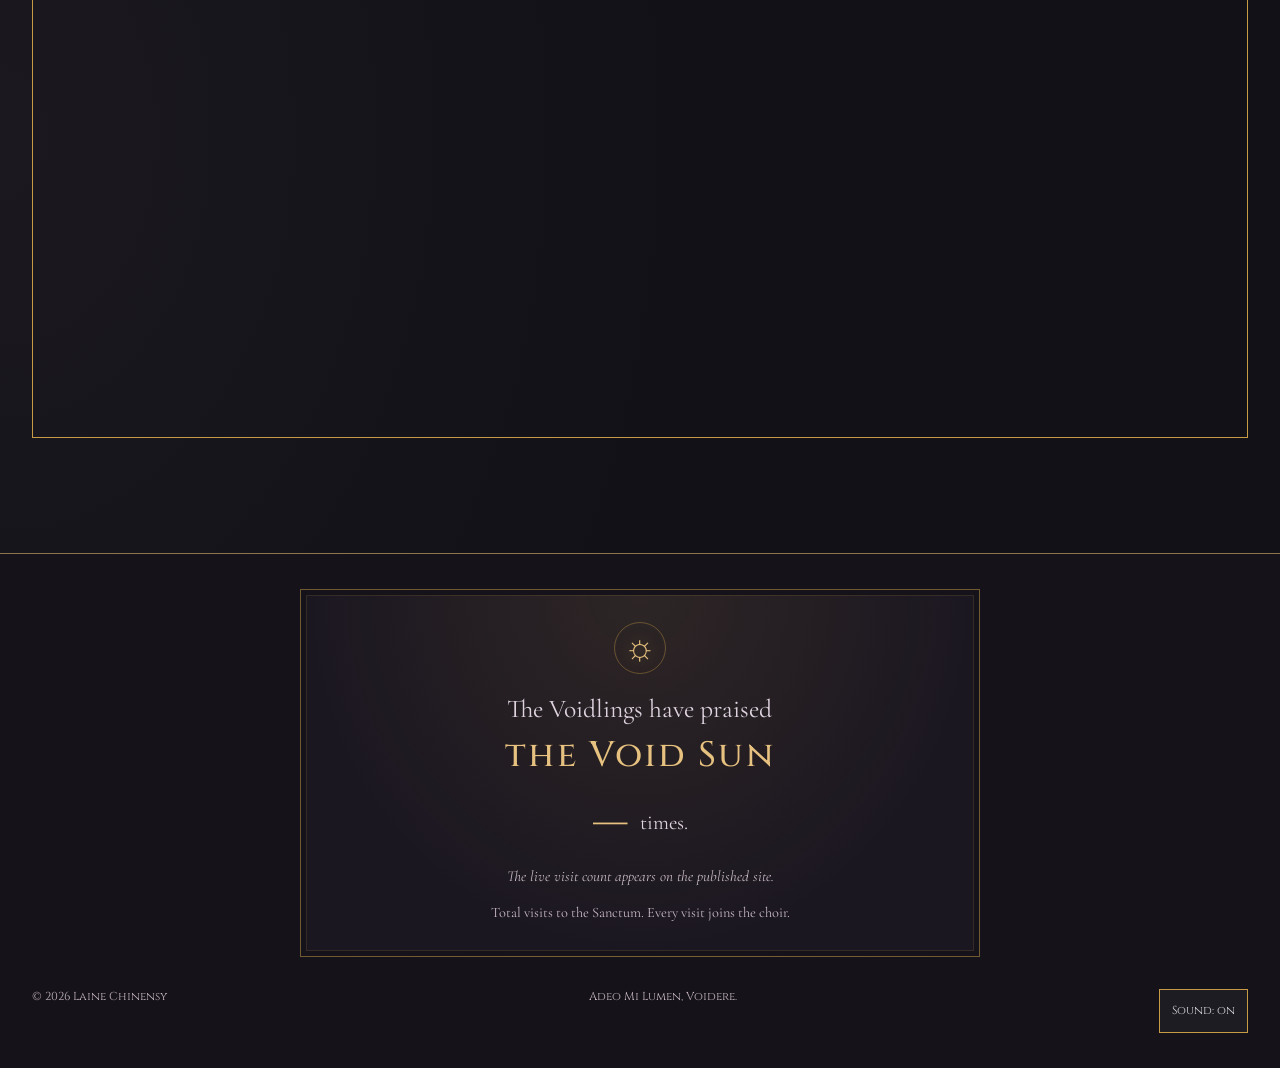
==== commit 6ba093ca: "Restore shared visit counter and remove daily praise controls" ====
--- a/about.html
+++ b/about.html
@@ -73,15 +73,13 @@
                 <span class="voidling-counter-placeholder" data-counter-placeholder aria-hidden="true">&mdash;</span>
                 <span class="voidling-counter-times">times.</span>
             </div>
-            <button class="btn primary voidling-praise" type="button" data-praise-button disabled>Praise the Void Sun</button>
             <p class="voidling-counter-status" data-counter-status role="status">The choir is gathering&hellip;</p>
-            <p class="voidling-counter-note">Offer your daily praise to the Choir of Solumbra.</p>
-            <noscript><p class="voidling-counter-note">Enable JavaScript to offer praise and reveal the count.</p></noscript>
+            <p class="voidling-counter-note">Total visits to the Sanctum. Every visit joins the choir.</p>
+            <noscript><p class="voidling-counter-note">Enable JavaScript to reveal the visit count.</p></noscript>
         </div>
         <div class="container footer-inner"><span>© <span data-year>2026</span> Laine Chinensy</span><span>Adeo Mi
                 Lumen, Voidere.</span></div>
     </footer>
-    <script src="js/praise-config.js" defer></script>
     <script src="js/main.js" defer></script>
 </body>
 
--- a/css/style.css
+++ b/css/style.css
@@ -101,8 +101,6 @@
 .voidling-counter-value{display:flex;align-items:center;justify-content:center;gap:12px;min-height:54px;width:100%}
 .voidling-counter-placeholder{font:2.7rem/1 'Cinzel',serif;color:#e6c17f}
 .voidling-counter-times{font-size:1.3rem;color:#ded3df}
-.voidling-praise{min-width:230px;min-height:48px;margin:4px 0;justify-content:center}
-.voidling-praise:disabled{opacity:.65;cursor:default}
 .voidling-counter img{height:48px;width:auto;max-width:75%;image-rendering:auto}
 .voidling-counter img[hidden],.voidling-counter [hidden]{display:none}
 .voidling-counter-status{margin:0;font-size:.95rem;font-style:italic;color:#c7b8c4}
